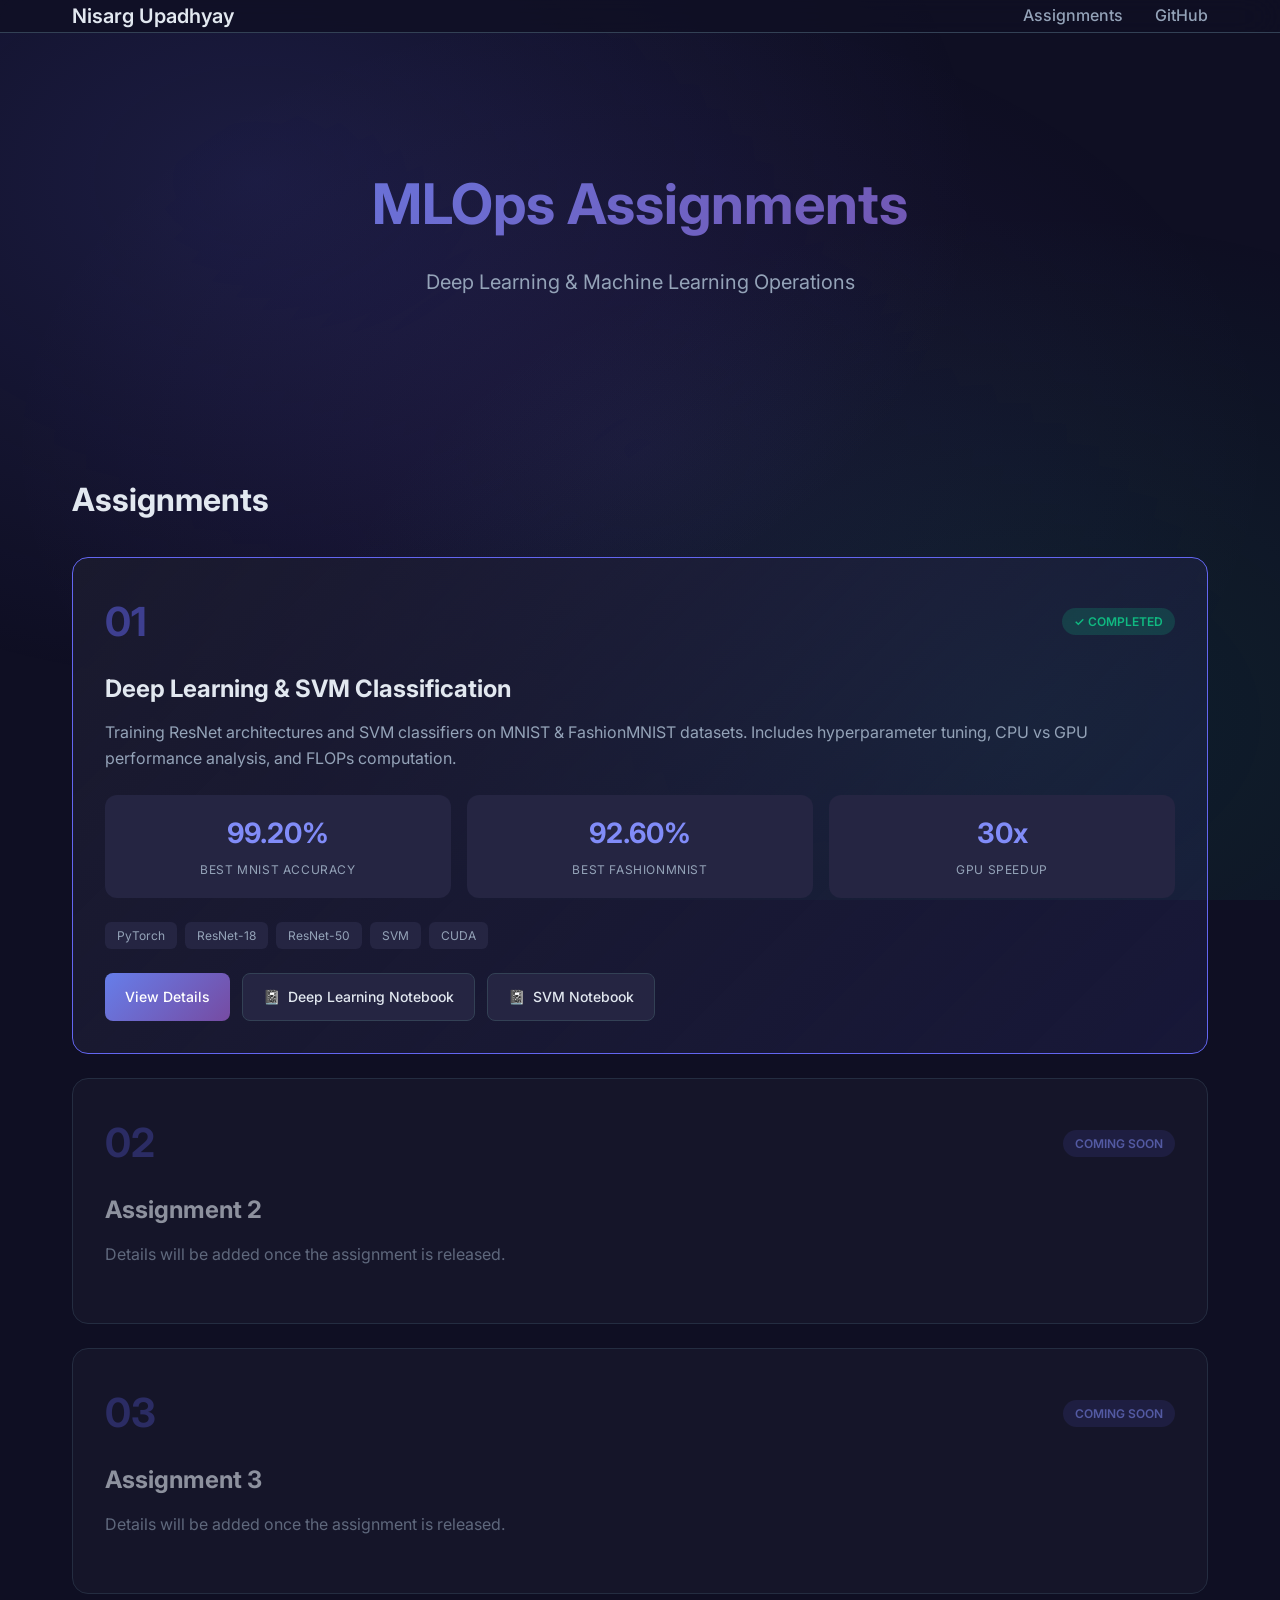
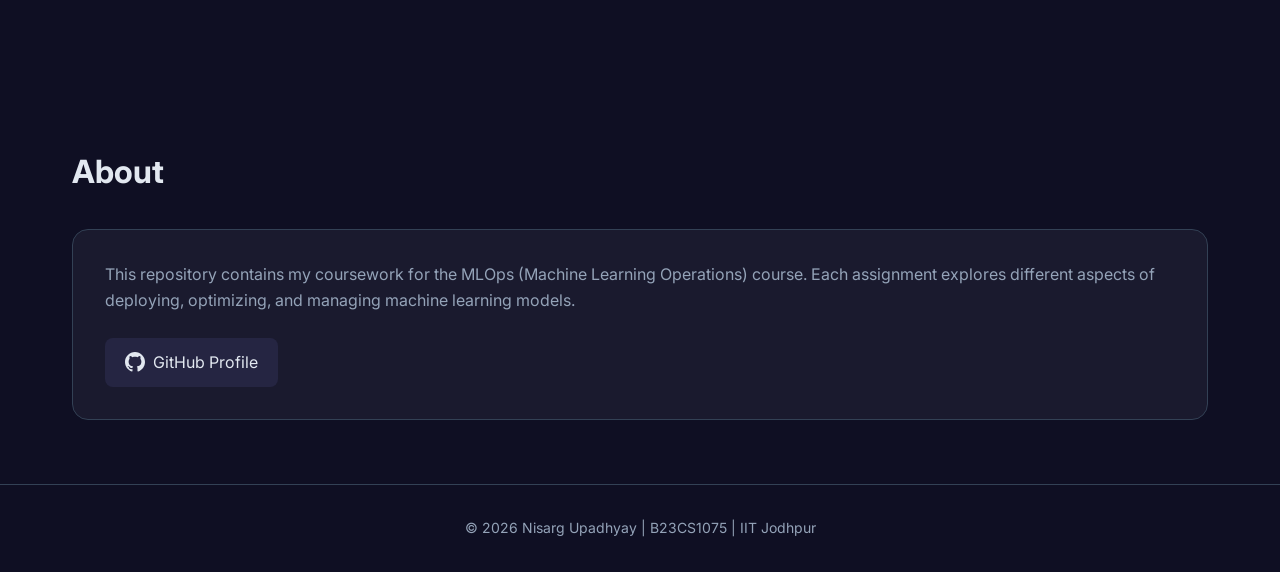
==== docs/index.html @ 4b2009a7 "Update: GitHub Pages site" ====
<!DOCTYPE html>
<html lang="en">
<head>
    <meta charset="UTF-8">
    <meta name="viewport" content="width=device-width, initial-scale=1.0">
    <title>MLOps Portfolio - Nisarg Upadhyay</title>
    <link rel="stylesheet" href="style.css">
    <link href="https://fonts.googleapis.com/css2?family=Inter:wght@300;400;500;600;700&display=swap" rel="stylesheet">
</head>
<body>
    <div class="gradient-bg"></div>
    
    <header>
        <nav class="container">
            <div class="logo">
                <span>Nisarg Upadhyay</span>
            </div>
            <div class="nav-links">
                <a href="#assignments">Assignments</a>
                <a href="https://github.com/NisargUpadhyayIITJ/MLOps-NisargUpadhyay-B23CS1075" target="_blank">GitHub</a>
            </div>
        </nav>
    </header>

    <main>
        <section class="hero">
            <div class="container">
                <h1>MLOps Assignments</h1>
                <p class="subtitle">Deep Learning & Machine Learning Operations</p>
            </div>
        </section>

        <section id="assignments" class="assignments">
            <div class="container">
                <h2>Assignments</h2>
                
                <!-- Assignment 1 Card -->
                <div class="assignment-card featured">
                    <div class="card-header">
                        <span class="assignment-number">01</span>
                        <span class="status completed">✓ Completed</span>
                    </div>
                    <h3>Deep Learning & SVM Classification</h3>
                    <p class="description">
                        Training ResNet architectures and SVM classifiers on MNIST & FashionMNIST datasets. 
                        Includes hyperparameter tuning, CPU vs GPU performance analysis, and FLOPs computation.
                    </p>
                    
                    <div class="highlights">
                        <div class="highlight-item">
                            <span class="highlight-value">99.20%</span>
                            <span class="highlight-label">Best MNIST Accuracy</span>
                        </div>
                        <div class="highlight-item">
                            <span class="highlight-value">92.60%</span>
                            <span class="highlight-label">Best FashionMNIST</span>
                        </div>
                        <div class="highlight-item">
                            <span class="highlight-value">30x</span>
                            <span class="highlight-label">GPU Speedup</span>
                        </div>
                    </div>

                    <div class="tech-stack">
                        <span class="tech">PyTorch</span>
                        <span class="tech">ResNet-18</span>
                        <span class="tech">ResNet-50</span>
                        <span class="tech">SVM</span>
                        <span class="tech">CUDA</span>
                    </div>

                    <div class="card-links">
                        <a href="assignment1.html" class="btn primary">View Details</a>
                        <a href="https://colab.research.google.com/drive/1-3agnpflxnU_hf_g7Wbe6ltnSeutNw2f?usp=sharing" target="_blank" class="btn secondary">
                            <span>📓</span> Deep Learning Notebook
                        </a>
                        <a href="https://colab.research.google.com/drive/14oD_n-gdJ2UhbP2VbSXAfVhBiyGsc8Dh?usp=sharing" target="_blank" class="btn secondary">
                            <span>📓</span> SVM Notebook
                        </a>
                    </div>
                </div>

                <!-- Placeholder for Future Assignments -->
                <div class="assignment-card upcoming">
                    <div class="card-header">
                        <span class="assignment-number">02</span>
                        <span class="status upcoming-badge">Coming Soon</span>
                    </div>
                    <h3>Assignment 2</h3>
                    <p class="description">
                        Details will be added once the assignment is released.
                    </p>
                </div>

                <div class="assignment-card upcoming">
                    <div class="card-header">
                        <span class="assignment-number">03</span>
                        <span class="status upcoming-badge">Coming Soon</span>
                    </div>
                    <h3>Assignment 3</h3>
                    <p class="description">
                        Details will be added once the assignment is released.
                    </p>
                </div>
            </div>
        </section>

        <section id="about" class="about">
            <div class="container">
                <h2>About</h2>
                <div class="about-content">
                    <div class="about-text">
                        <p>
                            This repository contains my coursework for the MLOps (Machine Learning Operations) course.
                            Each assignment explores different aspects of deploying, optimizing, and managing machine learning models.
                        </p>
                        <div class="contact-links">
                            <a href="https://github.com/NisargUpadhyayIITJ" target="_blank" class="contact-btn">
                                <svg viewBox="0 0 24 24" width="20" height="20" fill="currentColor">
                                    <path d="M12 0c-6.626 0-12 5.373-12 12 0 5.302 3.438 9.8 8.207 11.387.599.111.793-.261.793-.577v-2.234c-3.338.726-4.033-1.416-4.033-1.416-.546-1.387-1.333-1.756-1.333-1.756-1.089-.745.083-.729.083-.729 1.205.084 1.839 1.237 1.839 1.237 1.07 1.834 2.807 1.304 3.492.997.107-.775.418-1.305.762-1.604-2.665-.305-5.467-1.334-5.467-5.931 0-1.311.469-2.381 1.236-3.221-.124-.303-.535-1.524.117-3.176 0 0 1.008-.322 3.301 1.23.957-.266 1.983-.399 3.003-.404 1.02.005 2.047.138 3.006.404 2.291-1.552 3.297-1.23 3.297-1.23.653 1.653.242 2.874.118 3.176.77.84 1.235 1.911 1.235 3.221 0 4.609-2.807 5.624-5.479 5.921.43.372.823 1.102.823 2.222v3.293c0 .319.192.694.801.576 4.765-1.589 8.199-6.086 8.199-11.386 0-6.627-5.373-12-12-12z"/>
                                </svg>
                                GitHub Profile
                            </a>
                        </div>
                    </div>
                </div>
            </div>
        </section>
    </main>

    <footer>
        <div class="container">
            <p>© 2026 Nisarg Upadhyay | B23CS1075 | IIT Jodhpur</p>
        </div>
    </footer>
</body>
</html>
---- docs/style.css ----
/* CSS Variables */
:root {
    --primary: #6366f1;
    --primary-dark: #4f46e5;
    --primary-light: #818cf8;
    --secondary: #10b981;
    --background: #0f0f23;
    --surface: #1a1a2e;
    --surface-light: #252542;
    --text: #e2e8f0;
    --text-muted: #94a3b8;
    --border: #334155;
    --gradient-1: linear-gradient(135deg, #667eea 0%, #764ba2 100%);
    --gradient-2: linear-gradient(135deg, #f093fb 0%, #f5576c 100%);
    --gradient-3: linear-gradient(135deg, #4facfe 0%, #00f2fe 100%);
}

/* Reset & Base */
* {
    margin: 0;
    padding: 0;
    box-sizing: border-box;
}

html {
    scroll-behavior: smooth;
}

body {
    font-family: 'Inter', -apple-system, BlinkMacSystemFont, sans-serif;
    background: var(--background);
    color: var(--text);
    line-height: 1.6;
    min-height: 100vh;
}

.container {
    max-width: 1200px;
    margin: 0 auto;
    padding: 0 2rem;
}

/* Animated Background */
.gradient-bg {
    position: fixed;
    top: 0;
    left: 0;
    right: 0;
    height: 100vh;
    background: 
        radial-gradient(ellipse at 20% 20%, rgba(99, 102, 241, 0.15) 0%, transparent 50%),
        radial-gradient(ellipse at 80% 80%, rgba(16, 185, 129, 0.1) 0%, transparent 50%),
        radial-gradient(ellipse at 50% 50%, rgba(139, 92, 246, 0.08) 0%, transparent 70%);
    z-index: -1;
    pointer-events: none;
}

/* Header & Navigation */
header {
    position: fixed;
    top: 0;
    left: 0;
    right: 0;
    z-index: 100;
    background: rgba(15, 15, 35, 0.8);
    backdrop-filter: blur(20px);
    border-bottom: 1px solid var(--border);
}

header nav {
    display: flex;
    justify-content: space-between;
    align-items: center;
    padding: 1rem 2rem;
}

.logo {
    display: flex;
    align-items: center;
    gap: 0.5rem;
    font-weight: 600;
    font-size: 1.25rem;
}

.logo-icon {
    font-size: 1.5rem;
}

.nav-links {
    display: flex;
    gap: 2rem;
}

.nav-links a {
    color: var(--text-muted);
    text-decoration: none;
    font-weight: 500;
    transition: color 0.3s ease;
}

.nav-links a:hover {
    color: var(--primary-light);
}

/* Hero Section */
.hero {
    padding: 10rem 0 5rem;
    text-align: center;
}

.hero h1 {
    font-size: 3.5rem;
    font-weight: 700;
    background: var(--gradient-1);
    -webkit-background-clip: text;
    -webkit-text-fill-color: transparent;
    background-clip: text;
    margin-bottom: 1rem;
}

.hero .subtitle {
    font-size: 1.25rem;
    color: var(--text-muted);
    margin-bottom: 2rem;
}

.student-info {
    display: flex;
    justify-content: center;
    gap: 1rem;
    flex-wrap: wrap;
}

.badge {
    background: var(--surface);
    padding: 0.5rem 1rem;
    border-radius: 50px;
    font-size: 0.875rem;
    border: 1px solid var(--border);
}

/* Assignments Section */
.assignments {
    padding: 4rem 0;
}

.assignments h2 {
    font-size: 2rem;
    margin-bottom: 2rem;
}

.assignment-card {
    background: var(--surface);
    border-radius: 16px;
    padding: 2rem;
    margin-bottom: 1.5rem;
    border: 1px solid var(--border);
    transition: transform 0.3s ease, box-shadow 0.3s ease;
}

.assignment-card:hover {
    transform: translateY(-4px);
    box-shadow: 0 20px 40px rgba(0, 0, 0, 0.3);
}

.assignment-card.featured {
    border-color: var(--primary);
    background: linear-gradient(135deg, var(--surface) 0%, rgba(99, 102, 241, 0.1) 100%);
}

.assignment-card.upcoming {
    opacity: 0.6;
}

.card-header {
    display: flex;
    justify-content: space-between;
    align-items: center;
    margin-bottom: 1rem;
}

.assignment-number {
    font-size: 2.5rem;
    font-weight: 700;
    color: var(--primary);
    opacity: 0.5;
}

.status {
    padding: 0.25rem 0.75rem;
    border-radius: 50px;
    font-size: 0.75rem;
    font-weight: 600;
    text-transform: uppercase;
}

.status.completed {
    background: rgba(16, 185, 129, 0.2);
    color: var(--secondary);
}

.status.upcoming-badge {
    background: rgba(99, 102, 241, 0.2);
    color: var(--primary-light);
}

.assignment-card h3 {
    font-size: 1.5rem;
    margin-bottom: 0.75rem;
}

.assignment-card .description {
    color: var(--text-muted);
    margin-bottom: 1.5rem;
}

/* Highlights Grid */
.highlights {
    display: grid;
    grid-template-columns: repeat(auto-fit, minmax(150px, 1fr));
    gap: 1rem;
    margin-bottom: 1.5rem;
}

.highlight-item {
    background: var(--surface-light);
    padding: 1rem;
    border-radius: 12px;
    text-align: center;
}

.highlight-value {
    display: block;
    font-size: 1.75rem;
    font-weight: 700;
    color: var(--primary-light);
}

.highlight-label {
    font-size: 0.75rem;
    color: var(--text-muted);
    text-transform: uppercase;
    letter-spacing: 0.05em;
}

/* Tech Stack */
.tech-stack {
    display: flex;
    flex-wrap: wrap;
    gap: 0.5rem;
    margin-bottom: 1.5rem;
}

.tech {
    background: var(--surface-light);
    padding: 0.25rem 0.75rem;
    border-radius: 6px;
    font-size: 0.75rem;
    color: var(--text-muted);
}

/* Card Links */
.card-links {
    display: flex;
    flex-wrap: wrap;
    gap: 0.75rem;
}

.btn {
    display: inline-flex;
    align-items: center;
    gap: 0.5rem;
    padding: 0.75rem 1.25rem;
    border-radius: 8px;
    text-decoration: none;
    font-weight: 500;
    font-size: 0.875rem;
    transition: all 0.3s ease;
}

.btn.primary {
    background: var(--gradient-1);
    color: white;
}

.btn.primary:hover {
    transform: translateY(-2px);
    box-shadow: 0 10px 20px rgba(99, 102, 241, 0.3);
}

.btn.secondary {
    background: var(--surface-light);
    color: var(--text);
    border: 1px solid var(--border);
}

.btn.secondary:hover {
    background: var(--border);
}

/* About Section */
.about {
    padding: 4rem 0;
}

.about h2 {
    font-size: 2rem;
    margin-bottom: 2rem;
}

.about-content {
    background: var(--surface);
    border-radius: 16px;
    padding: 2rem;
    border: 1px solid var(--border);
}

.about-text p {
    color: var(--text-muted);
    margin-bottom: 1.5rem;
}

.contact-links {
    display: flex;
    gap: 1rem;
}

.contact-btn {
    display: inline-flex;
    align-items: center;
    gap: 0.5rem;
    padding: 0.75rem 1.25rem;
    background: var(--surface-light);
    border-radius: 8px;
    color: var(--text);
    text-decoration: none;
    transition: background 0.3s ease;
}

.contact-btn:hover {
    background: var(--border);
}

/* Footer */
footer {
    padding: 2rem 0;
    text-align: center;
    border-top: 1px solid var(--border);
    color: var(--text-muted);
    font-size: 0.875rem;
}

/* Responsive */
@media (max-width: 768px) {
    .hero h1 {
        font-size: 2.5rem;
    }
    
    .nav-links {
        display: none;
    }
    
    .highlights {
        grid-template-columns: 1fr;
    }
    
    .card-links {
        flex-direction: column;
    }
    
    .btn {
        width: 100%;
        justify-content: center;
    }
}
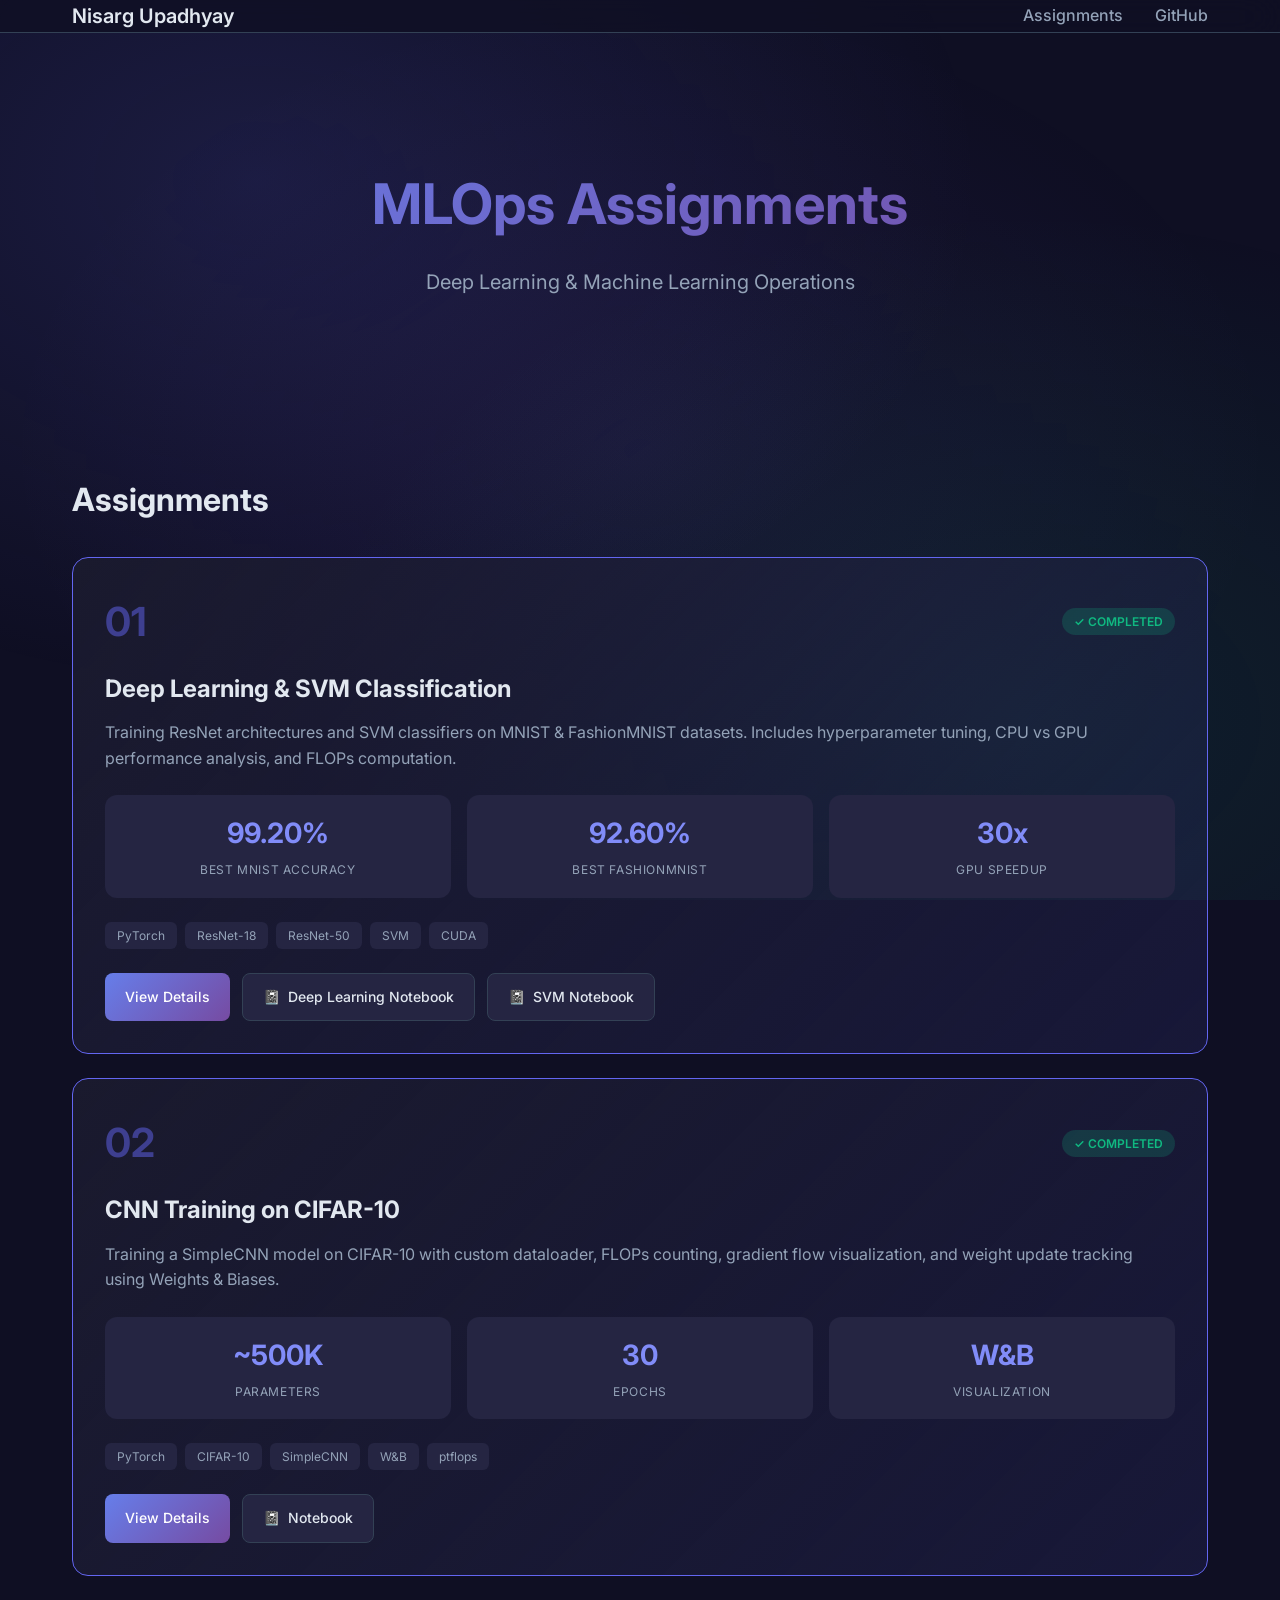
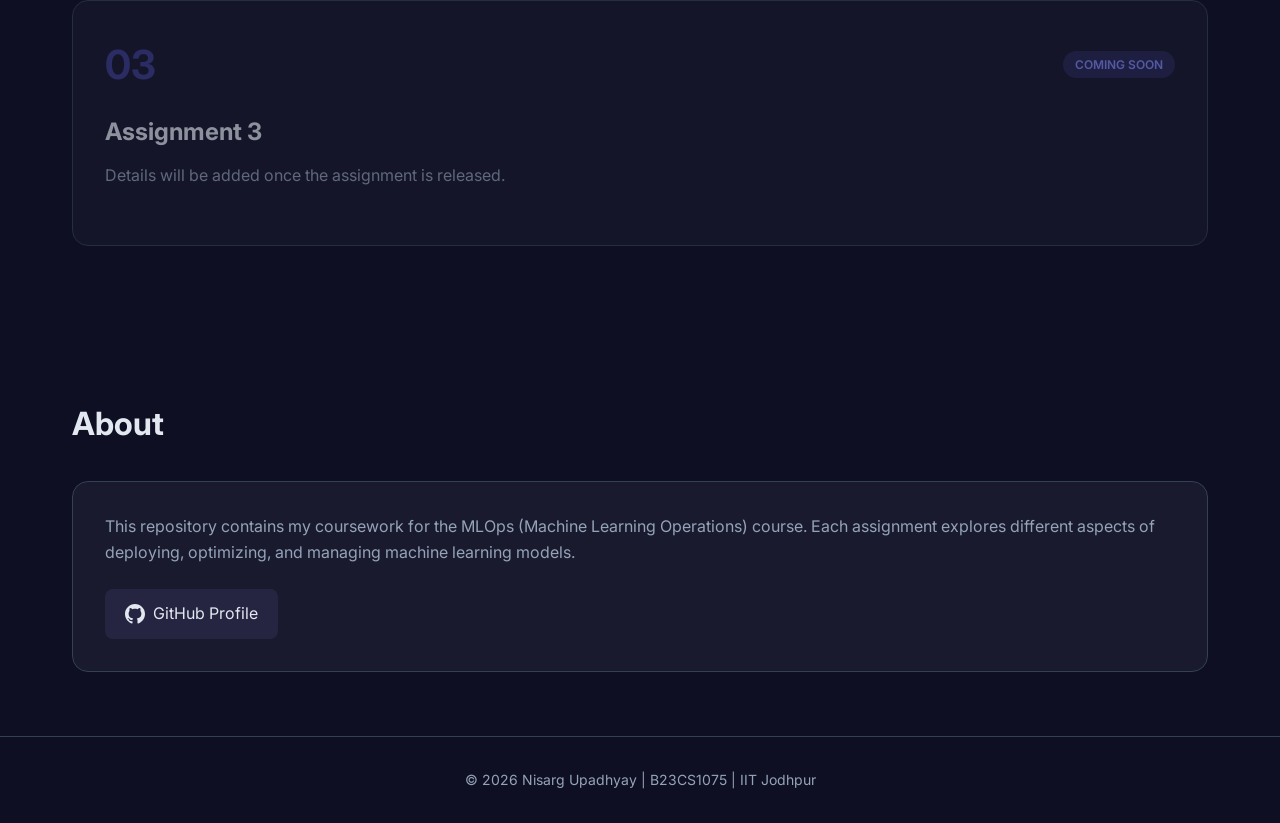
==== commit f306377f: "Add Assignment 2: CNN CIFAR-10" ====
--- a/docs/index.html
+++ b/docs/index.html
@@ -1,5 +1,6 @@
 <!DOCTYPE html>
 <html lang="en">
+
 <head>
     <meta charset="UTF-8">
     <meta name="viewport" content="width=device-width, initial-scale=1.0">
@@ -7,9 +8,10 @@
     <link rel="stylesheet" href="style.css">
     <link href="https://fonts.googleapis.com/css2?family=Inter:wght@300;400;500;600;700&display=swap" rel="stylesheet">
 </head>
+
 <body>
     <div class="gradient-bg"></div>
-    
+
     <header>
         <nav class="container">
             <div class="logo">
@@ -17,7 +19,8 @@
             </div>
             <div class="nav-links">
                 <a href="#assignments">Assignments</a>
-                <a href="https://github.com/NisargUpadhyayIITJ/MLOps-NisargUpadhyay-B23CS1075" target="_blank">GitHub</a>
+                <a href="https://github.com/NisargUpadhyayIITJ/MLOps-NisargUpadhyay-B23CS1075"
+                    target="_blank">GitHub</a>
             </div>
         </nav>
     </header>
@@ -33,7 +36,7 @@
         <section id="assignments" class="assignments">
             <div class="container">
                 <h2>Assignments</h2>
-                
+
                 <!-- Assignment 1 Card -->
                 <div class="assignment-card featured">
                     <div class="card-header">
@@ -42,10 +45,10 @@
                     </div>
                     <h3>Deep Learning & SVM Classification</h3>
                     <p class="description">
-                        Training ResNet architectures and SVM classifiers on MNIST & FashionMNIST datasets. 
+                        Training ResNet architectures and SVM classifiers on MNIST & FashionMNIST datasets.
                         Includes hyperparameter tuning, CPU vs GPU performance analysis, and FLOPs computation.
                     </p>
-                    
+
                     <div class="highlights">
                         <div class="highlight-item">
                             <span class="highlight-value">99.20%</span>
@@ -71,25 +74,59 @@
 
                     <div class="card-links">
                         <a href="assignment1.html" class="btn primary">View Details</a>
-                        <a href="https://colab.research.google.com/drive/1-3agnpflxnU_hf_g7Wbe6ltnSeutNw2f?usp=sharing" target="_blank" class="btn secondary">
+                        <a href="https://colab.research.google.com/drive/1-3agnpflxnU_hf_g7Wbe6ltnSeutNw2f?usp=sharing"
+                            target="_blank" class="btn secondary">
                             <span>📓</span> Deep Learning Notebook
                         </a>
-                        <a href="https://colab.research.google.com/drive/14oD_n-gdJ2UhbP2VbSXAfVhBiyGsc8Dh?usp=sharing" target="_blank" class="btn secondary">
+                        <a href="https://colab.research.google.com/drive/14oD_n-gdJ2UhbP2VbSXAfVhBiyGsc8Dh?usp=sharing"
+                            target="_blank" class="btn secondary">
                             <span>📓</span> SVM Notebook
                         </a>
                     </div>
                 </div>
 
-                <!-- Placeholder for Future Assignments -->
-                <div class="assignment-card upcoming">
+                <!-- Assignment 2 Card -->
+                <div class="assignment-card featured">
                     <div class="card-header">
                         <span class="assignment-number">02</span>
-                        <span class="status upcoming-badge">Coming Soon</span>
+                        <span class="status completed">✓ Completed</span>
                     </div>
-                    <h3>Assignment 2</h3>
+                    <h3>CNN Training on CIFAR-10</h3>
                     <p class="description">
-                        Details will be added once the assignment is released.
+                        Training a SimpleCNN model on CIFAR-10 with custom dataloader, FLOPs counting,
+                        gradient flow visualization, and weight update tracking using Weights & Biases.
                     </p>
+
+                    <div class="highlights">
+                        <div class="highlight-item">
+                            <span class="highlight-value">~500K</span>
+                            <span class="highlight-label">Parameters</span>
+                        </div>
+                        <div class="highlight-item">
+                            <span class="highlight-value">30</span>
+                            <span class="highlight-label">Epochs</span>
+                        </div>
+                        <div class="highlight-item">
+                            <span class="highlight-value">W&B</span>
+                            <span class="highlight-label">Visualization</span>
+                        </div>
+                    </div>
+
+                    <div class="tech-stack">
+                        <span class="tech">PyTorch</span>
+                        <span class="tech">CIFAR-10</span>
+                        <span class="tech">SimpleCNN</span>
+                        <span class="tech">W&B</span>
+                        <span class="tech">ptflops</span>
+                    </div>
+
+                    <div class="card-links">
+                        <a href="assignment2.html" class="btn primary">View Details</a>
+                        <a href="https://github.com/NisargUpadhyayIITJ/MLOps-NisargUpadhyay-B23CS1075/tree/Assignment_2/Nisarg_B23CS1075_lab2_worksheet"
+                            target="_blank" class="btn secondary">
+                            <span>📓</span> Notebook
+                        </a>
+                    </div>
                 </div>
 
                 <div class="assignment-card upcoming">
@@ -112,12 +149,14 @@
                     <div class="about-text">
                         <p>
                             This repository contains my coursework for the MLOps (Machine Learning Operations) course.
-                            Each assignment explores different aspects of deploying, optimizing, and managing machine learning models.
+                            Each assignment explores different aspects of deploying, optimizing, and managing machine
+                            learning models.
                         </p>
                         <div class="contact-links">
                             <a href="https://github.com/NisargUpadhyayIITJ" target="_blank" class="contact-btn">
                                 <svg viewBox="0 0 24 24" width="20" height="20" fill="currentColor">
-                                    <path d="M12 0c-6.626 0-12 5.373-12 12 0 5.302 3.438 9.8 8.207 11.387.599.111.793-.261.793-.577v-2.234c-3.338.726-4.033-1.416-4.033-1.416-.546-1.387-1.333-1.756-1.333-1.756-1.089-.745.083-.729.083-.729 1.205.084 1.839 1.237 1.839 1.237 1.07 1.834 2.807 1.304 3.492.997.107-.775.418-1.305.762-1.604-2.665-.305-5.467-1.334-5.467-5.931 0-1.311.469-2.381 1.236-3.221-.124-.303-.535-1.524.117-3.176 0 0 1.008-.322 3.301 1.23.957-.266 1.983-.399 3.003-.404 1.02.005 2.047.138 3.006.404 2.291-1.552 3.297-1.23 3.297-1.23.653 1.653.242 2.874.118 3.176.77.84 1.235 1.911 1.235 3.221 0 4.609-2.807 5.624-5.479 5.921.43.372.823 1.102.823 2.222v3.293c0 .319.192.694.801.576 4.765-1.589 8.199-6.086 8.199-11.386 0-6.627-5.373-12-12-12z"/>
+                                    <path
+                                        d="M12 0c-6.626 0-12 5.373-12 12 0 5.302 3.438 9.8 8.207 11.387.599.111.793-.261.793-.577v-2.234c-3.338.726-4.033-1.416-4.033-1.416-.546-1.387-1.333-1.756-1.333-1.756-1.089-.745.083-.729.083-.729 1.205.084 1.839 1.237 1.839 1.237 1.07 1.834 2.807 1.304 3.492.997.107-.775.418-1.305.762-1.604-2.665-.305-5.467-1.334-5.467-5.931 0-1.311.469-2.381 1.236-3.221-.124-.303-.535-1.524.117-3.176 0 0 1.008-.322 3.301 1.23.957-.266 1.983-.399 3.003-.404 1.02.005 2.047.138 3.006.404 2.291-1.552 3.297-1.23 3.297-1.23.653 1.653.242 2.874.118 3.176.77.84 1.235 1.911 1.235 3.221 0 4.609-2.807 5.624-5.479 5.921.43.372.823 1.102.823 2.222v3.293c0 .319.192.694.801.576 4.765-1.589 8.199-6.086 8.199-11.386 0-6.627-5.373-12-12-12z" />
                                 </svg>
                                 GitHub Profile
                             </a>
@@ -134,4 +173,5 @@
         </div>
     </footer>
 </body>
-</html>
+
+</html>
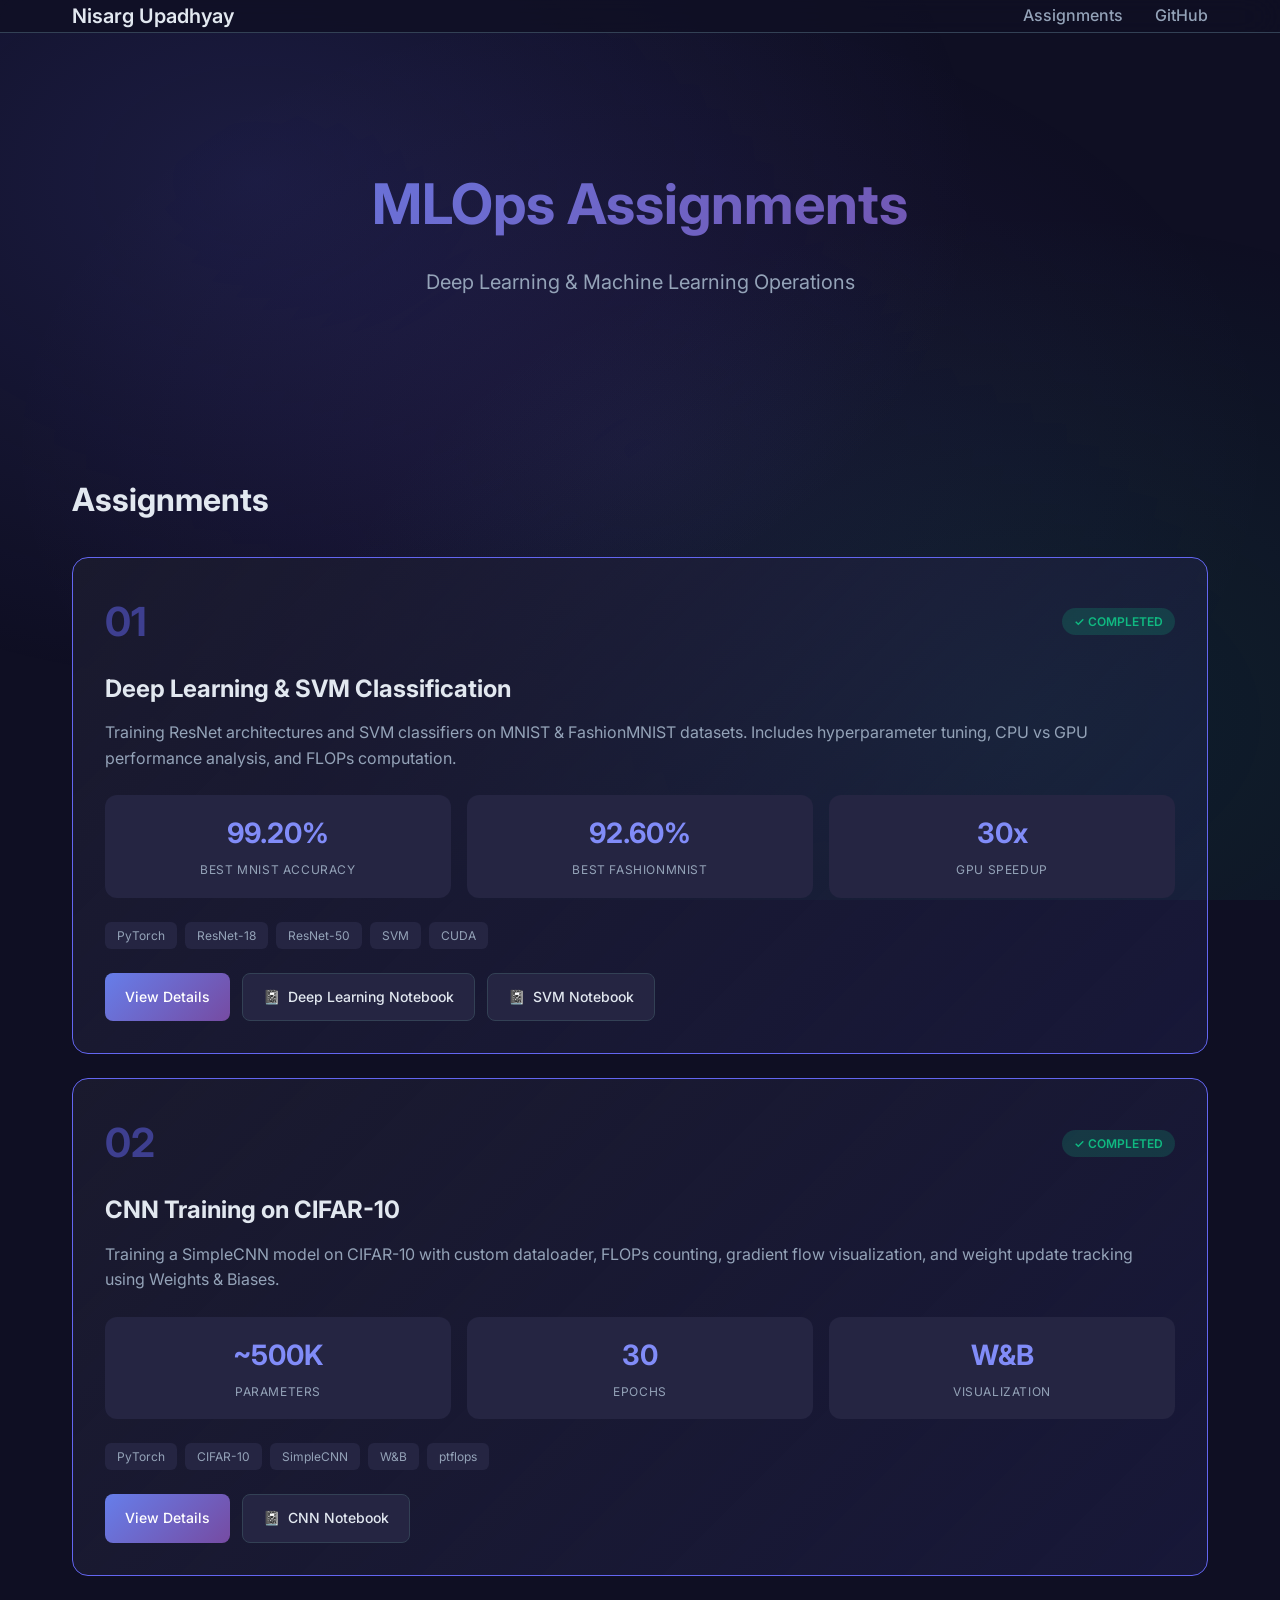
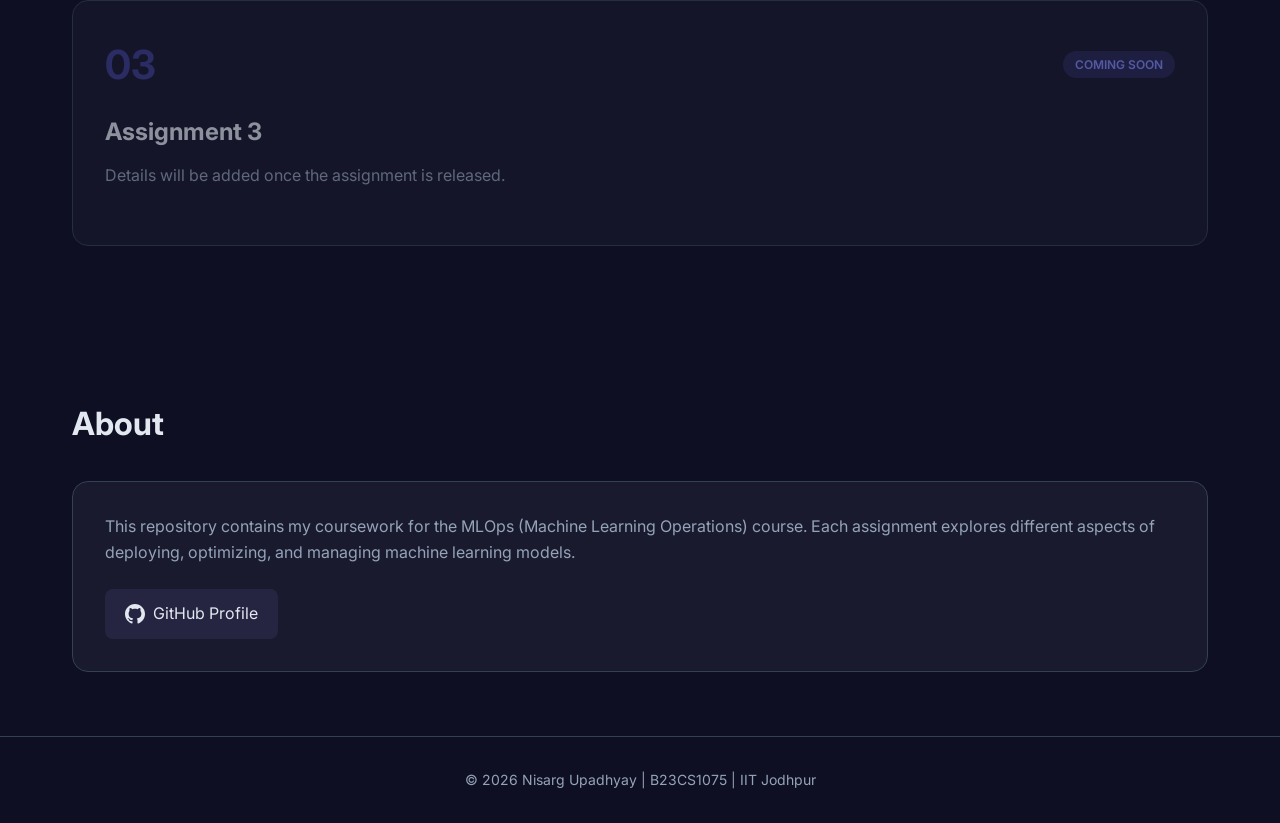
==== commit 8a554374: "Update: Github pages" ====
--- a/docs/index.html
+++ b/docs/index.html
@@ -122,9 +122,9 @@
 
                     <div class="card-links">
                         <a href="assignment2.html" class="btn primary">View Details</a>
-                        <a href="https://github.com/NisargUpadhyayIITJ/MLOps-NisargUpadhyay-B23CS1075/tree/Assignment_2/Nisarg_B23CS1075_lab2_worksheet"
+                        <a href="https://colab.research.google.com/drive/1ctEjgG8BoI21D-kZUOJURqR069ptK0zy?usp=sharing"
                             target="_blank" class="btn secondary">
-                            <span>📓</span> Notebook
+                            <span>📓</span> CNN Notebook
                         </a>
                     </div>
                 </div>
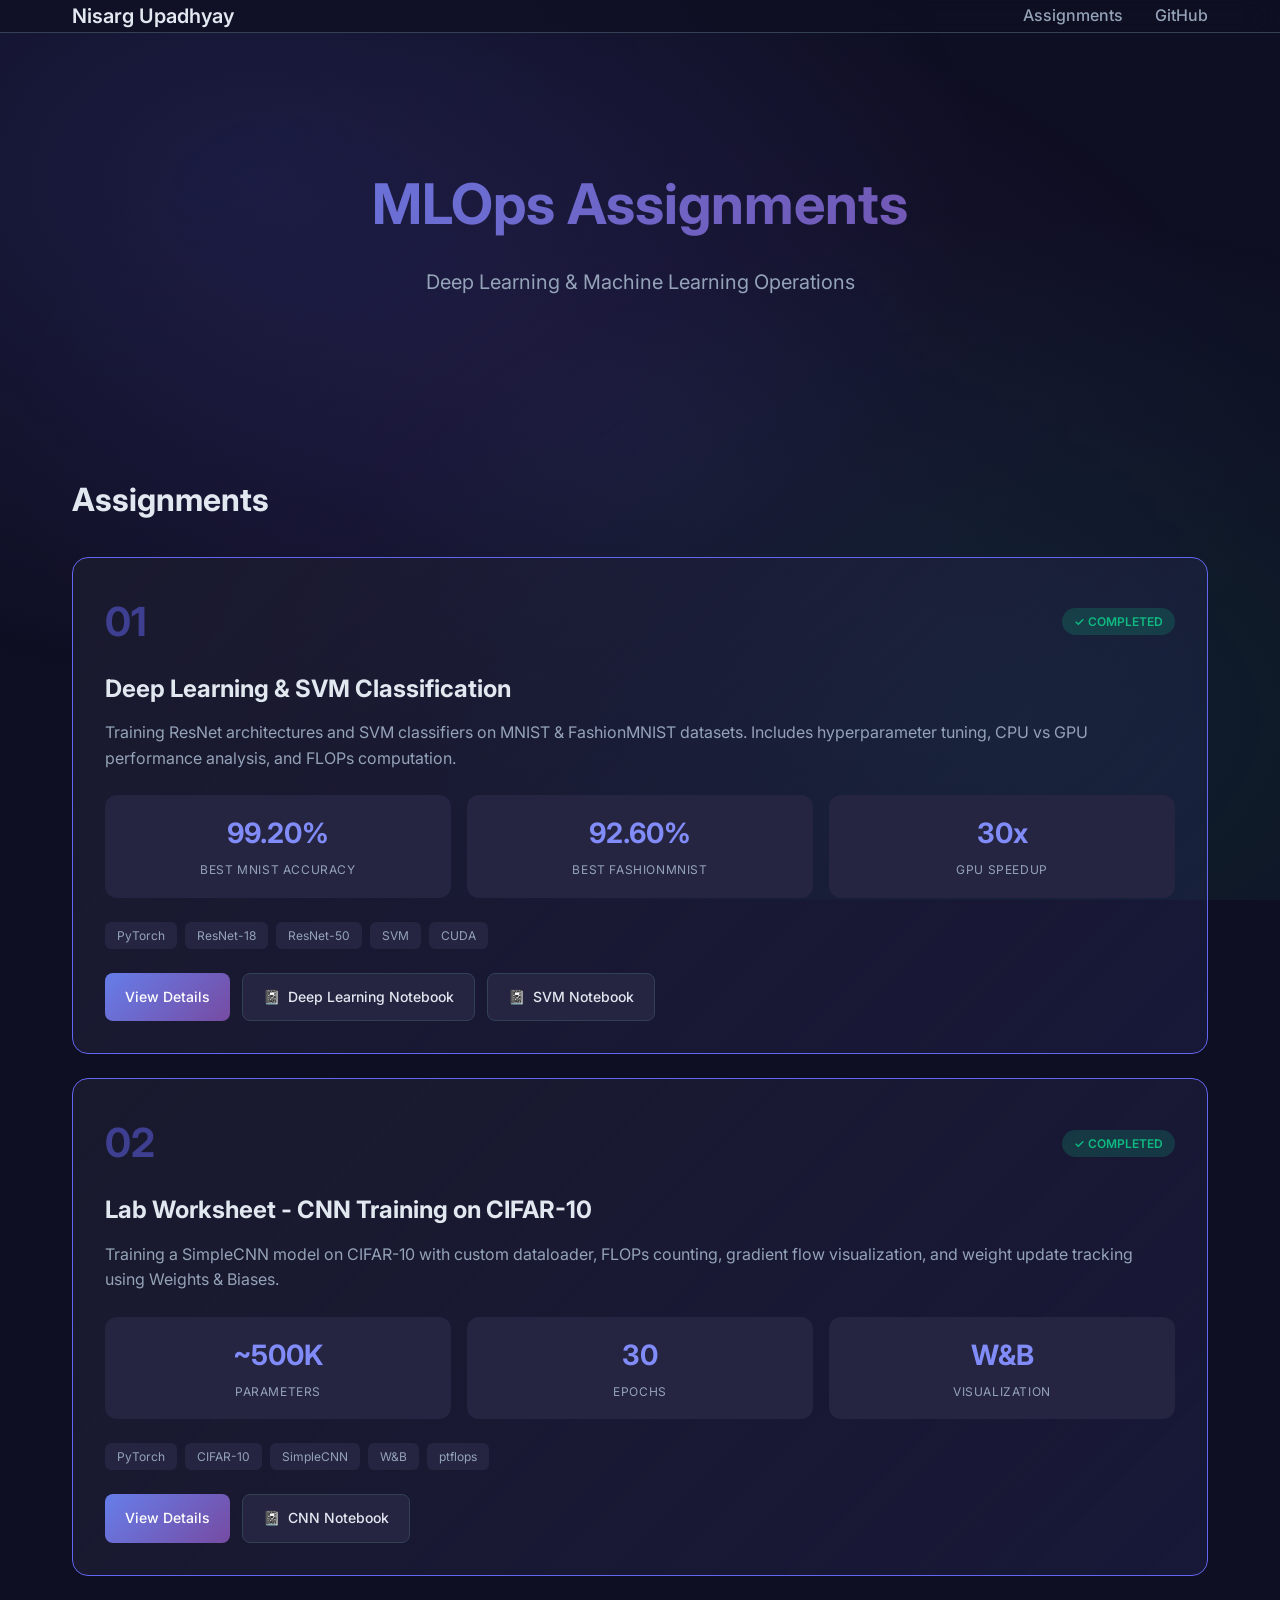
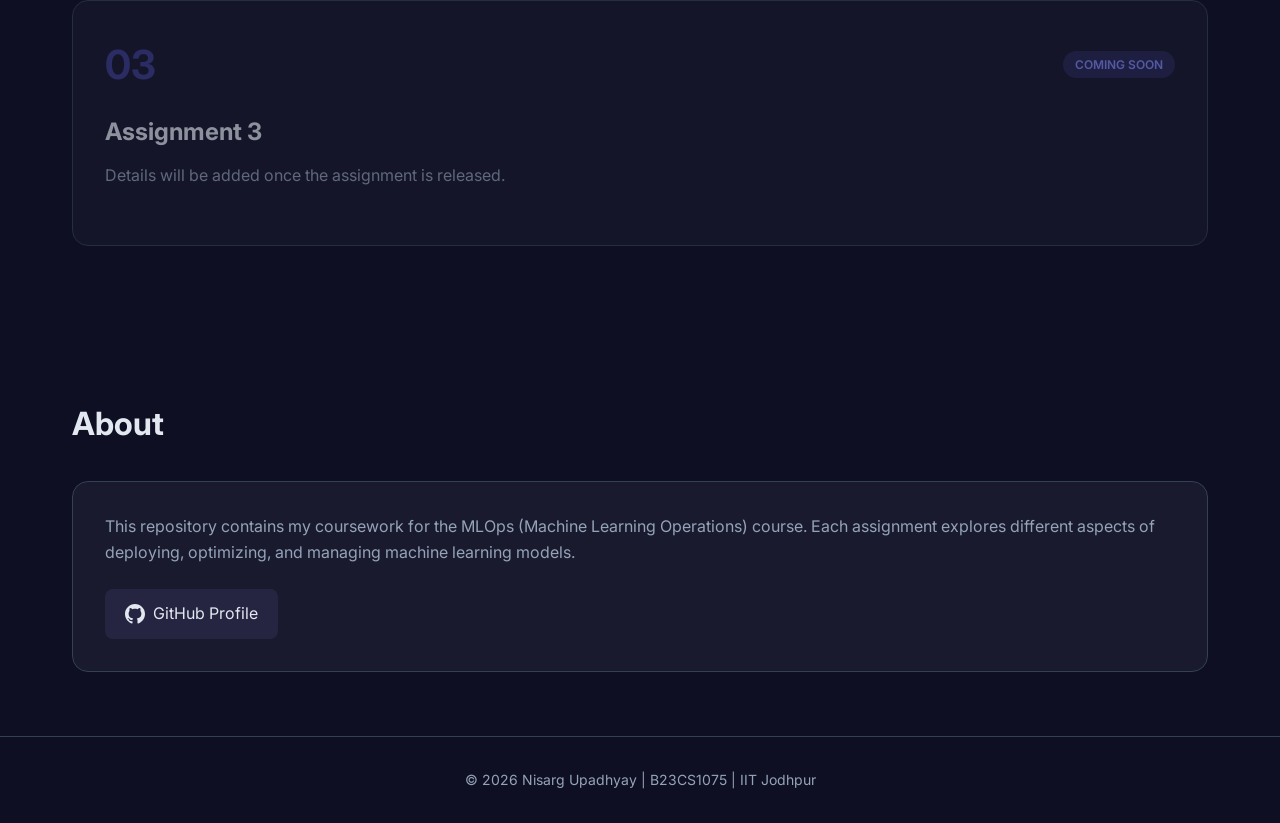
==== commit bb030a02: "Update: Github pages" ====
--- a/docs/index.html
+++ b/docs/index.html
@@ -91,7 +91,7 @@
                         <span class="assignment-number">02</span>
                         <span class="status completed">✓ Completed</span>
                     </div>
-                    <h3>CNN Training on CIFAR-10</h3>
+                    <h3>Lab Worksheet - CNN Training on CIFAR-10</h3>
                     <p class="description">
                         Training a SimpleCNN model on CIFAR-10 with custom dataloader, FLOPs counting,
                         gradient flow visualization, and weight update tracking using Weights & Biases.
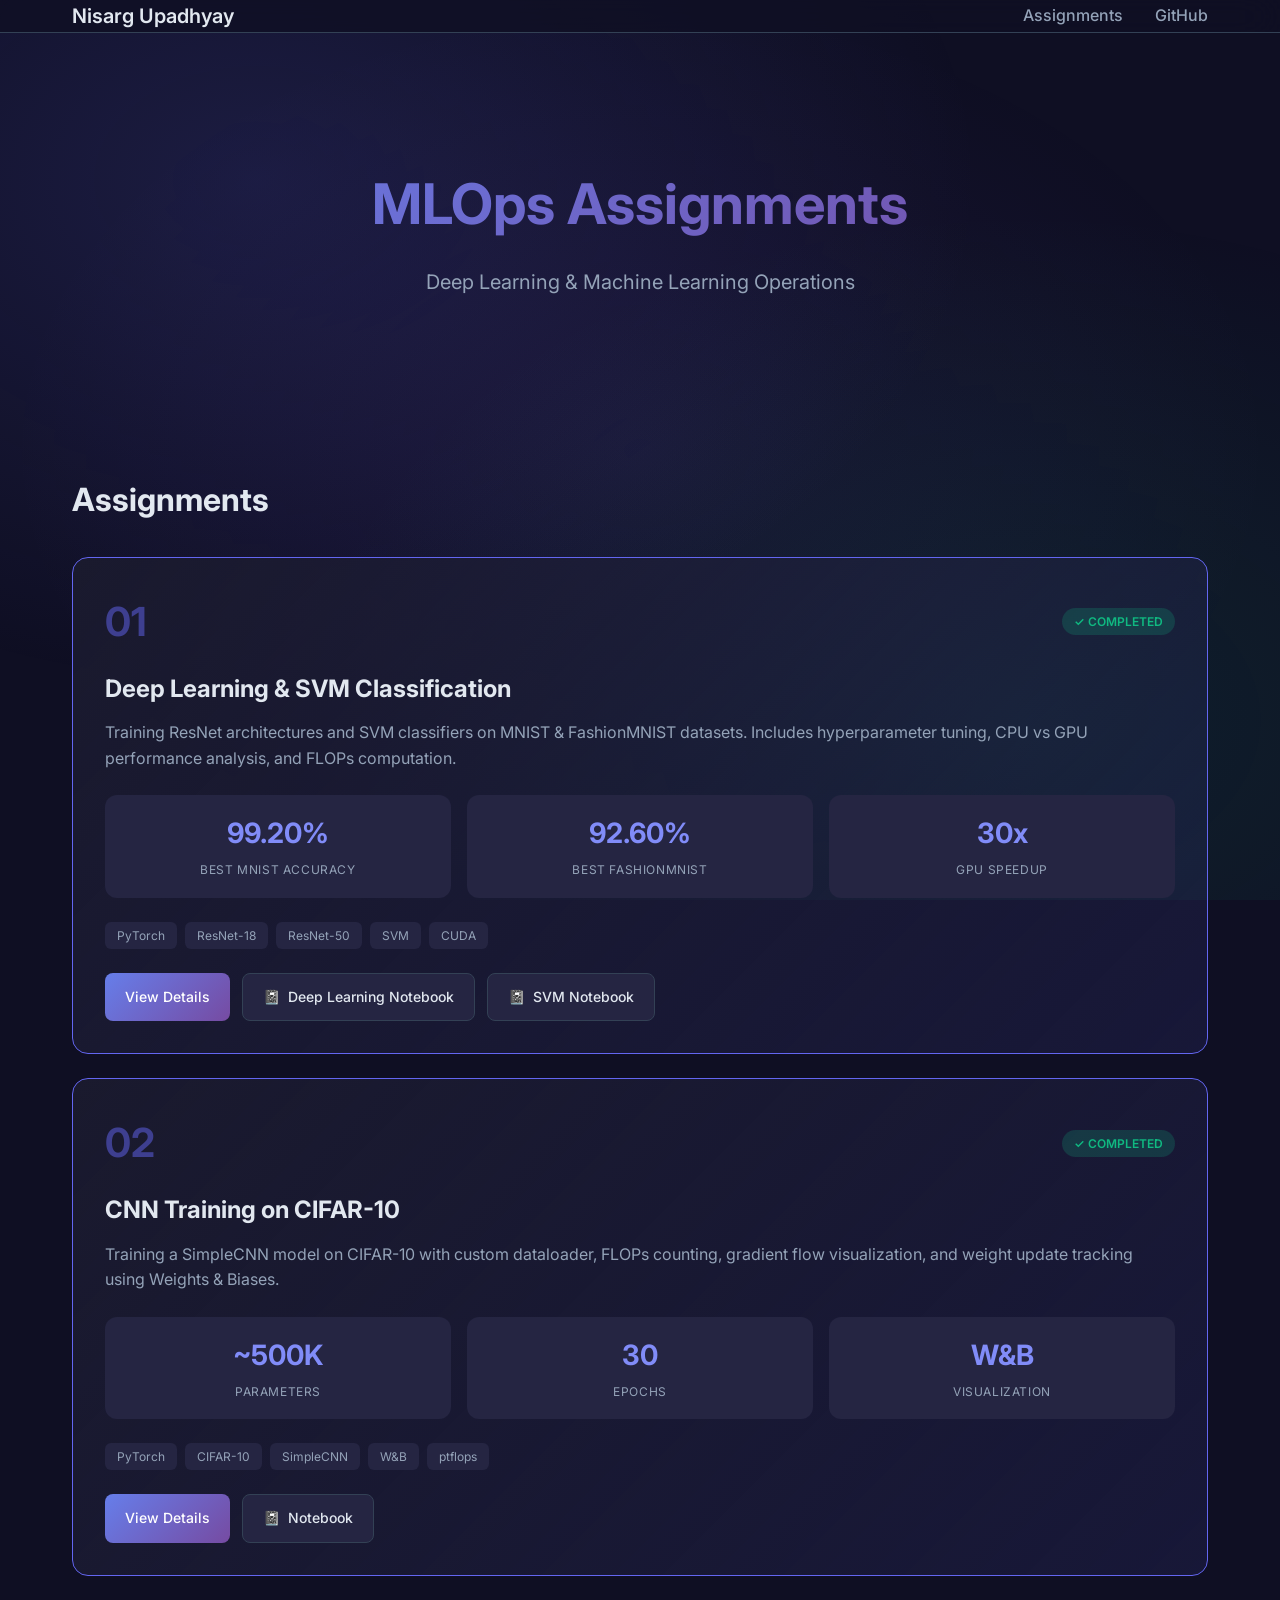
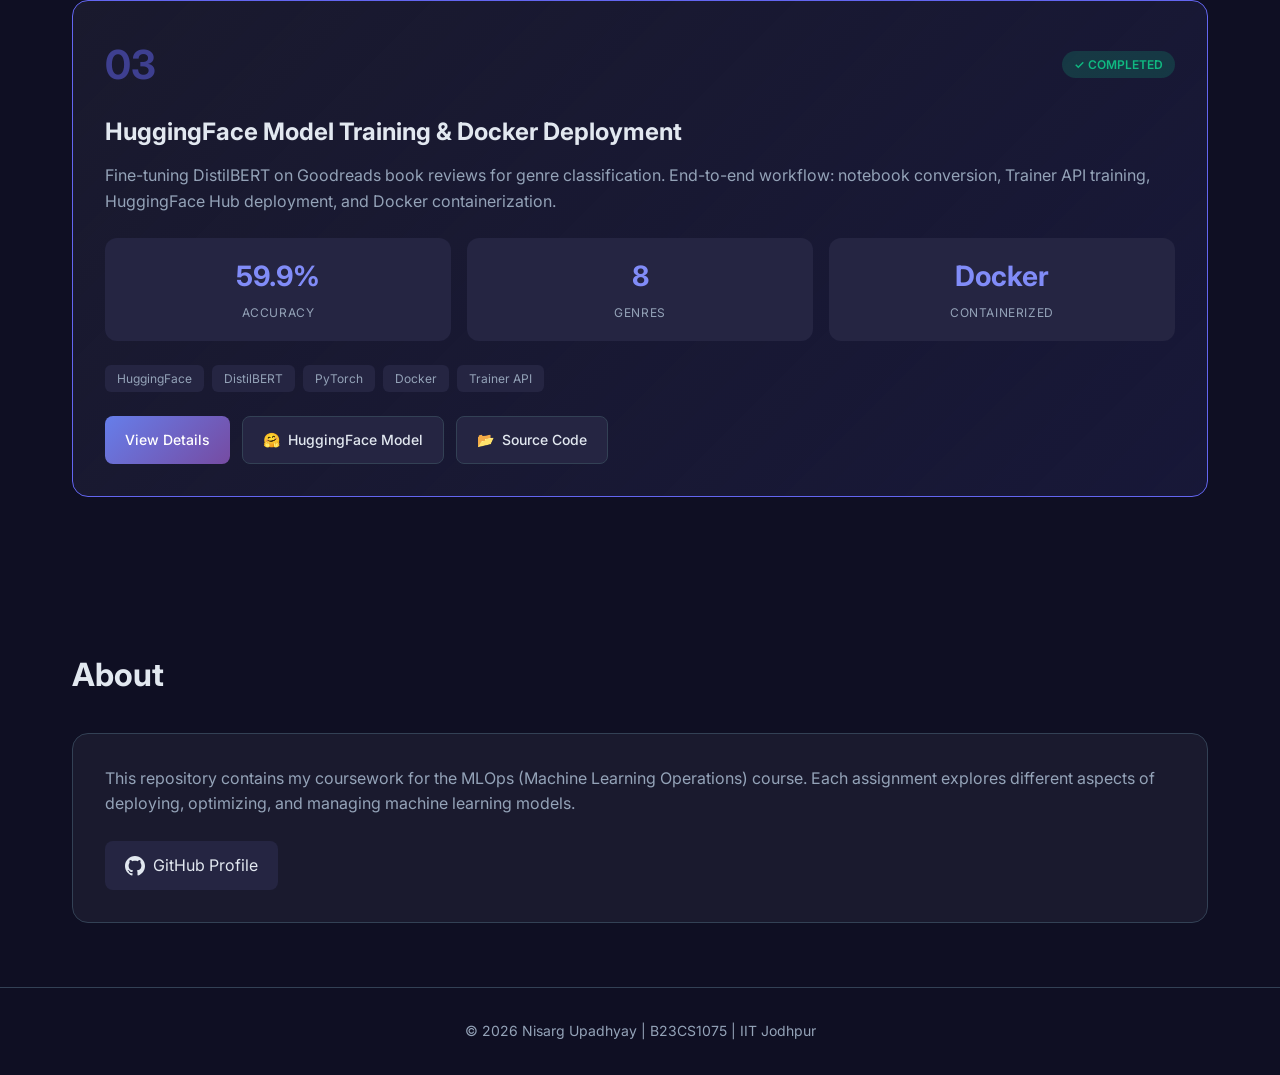
==== commit a731e986: "Add report, evaluation results, GitHub Pages, and docs - REPORT: model selection, training summary, " ====
--- a/docs/index.html
+++ b/docs/index.html
@@ -91,7 +91,7 @@
                         <span class="assignment-number">02</span>
                         <span class="status completed">✓ Completed</span>
                     </div>
-                    <h3>Lab Worksheet - CNN Training on CIFAR-10</h3>
+                    <h3>CNN Training on CIFAR-10</h3>
                     <p class="description">
                         Training a SimpleCNN model on CIFAR-10 with custom dataloader, FLOPs counting,
                         gradient flow visualization, and weight update tracking using Weights & Biases.
@@ -122,22 +122,58 @@
 
                     <div class="card-links">
                         <a href="assignment2.html" class="btn primary">View Details</a>
-                        <a href="https://colab.research.google.com/drive/1ctEjgG8BoI21D-kZUOJURqR069ptK0zy?usp=sharing"
-                            target="_blank" class="btn secondary">
-                            <span>📓</span> CNN Notebook
-                        </a>
-                    </div>
-                </div>
-
-                <div class="assignment-card upcoming">
+                        <a href="https://github.com/NisargUpadhyayIITJ/MLOps-NisargUpadhyay-B23CS1075/tree/Assignment_2/Nisarg_B23CS1075_lab2_worksheet"
+                            target="_blank" class="btn secondary">
+                            <span>📓</span> Notebook
+                        </a>
+                    </div>
+                </div>
+
+                <div class="assignment-card featured">
                     <div class="card-header">
                         <span class="assignment-number">03</span>
-                        <span class="status upcoming-badge">Coming Soon</span>
-                    </div>
-                    <h3>Assignment 3</h3>
+                        <span class="status completed">✓ Completed</span>
+                    </div>
+                    <h3>HuggingFace Model Training & Docker Deployment</h3>
                     <p class="description">
-                        Details will be added once the assignment is released.
+                        Fine-tuning DistilBERT on Goodreads book reviews for genre classification.
+                        End-to-end workflow: notebook conversion, Trainer API training, HuggingFace Hub deployment, and Docker containerization.
                     </p>
+
+                    <div class="highlights">
+                        <div class="highlight-item">
+                            <span class="highlight-value">59.9%</span>
+                            <span class="highlight-label">Accuracy</span>
+                        </div>
+                        <div class="highlight-item">
+                            <span class="highlight-value">8</span>
+                            <span class="highlight-label">Genres</span>
+                        </div>
+                        <div class="highlight-item">
+                            <span class="highlight-value">Docker</span>
+                            <span class="highlight-label">Containerized</span>
+                        </div>
+                    </div>
+
+                    <div class="tech-stack">
+                        <span class="tech">HuggingFace</span>
+                        <span class="tech">DistilBERT</span>
+                        <span class="tech">PyTorch</span>
+                        <span class="tech">Docker</span>
+                        <span class="tech">Trainer API</span>
+                    </div>
+
+                    <div class="card-links">
+                        <a href="assignment3.html" class="btn primary">View Details</a>
+                        <a href="https://huggingface.co/NisargUpadhyay/distilbert-goodreads-genres"
+                            target="_blank" class="btn secondary">
+                            <span>🤗</span> HuggingFace Model
+                        </a>
+                        <a href="https://github.com/NisargUpadhyayIITJ/MLOps-NisargUpadhyay-B23CS1075/tree/Assignment_3"
+                            target="_blank" class="btn secondary">
+                            <span>📂</span> Source Code
+                        </a>
+                    </div>
                 </div>
             </div>
         </section>
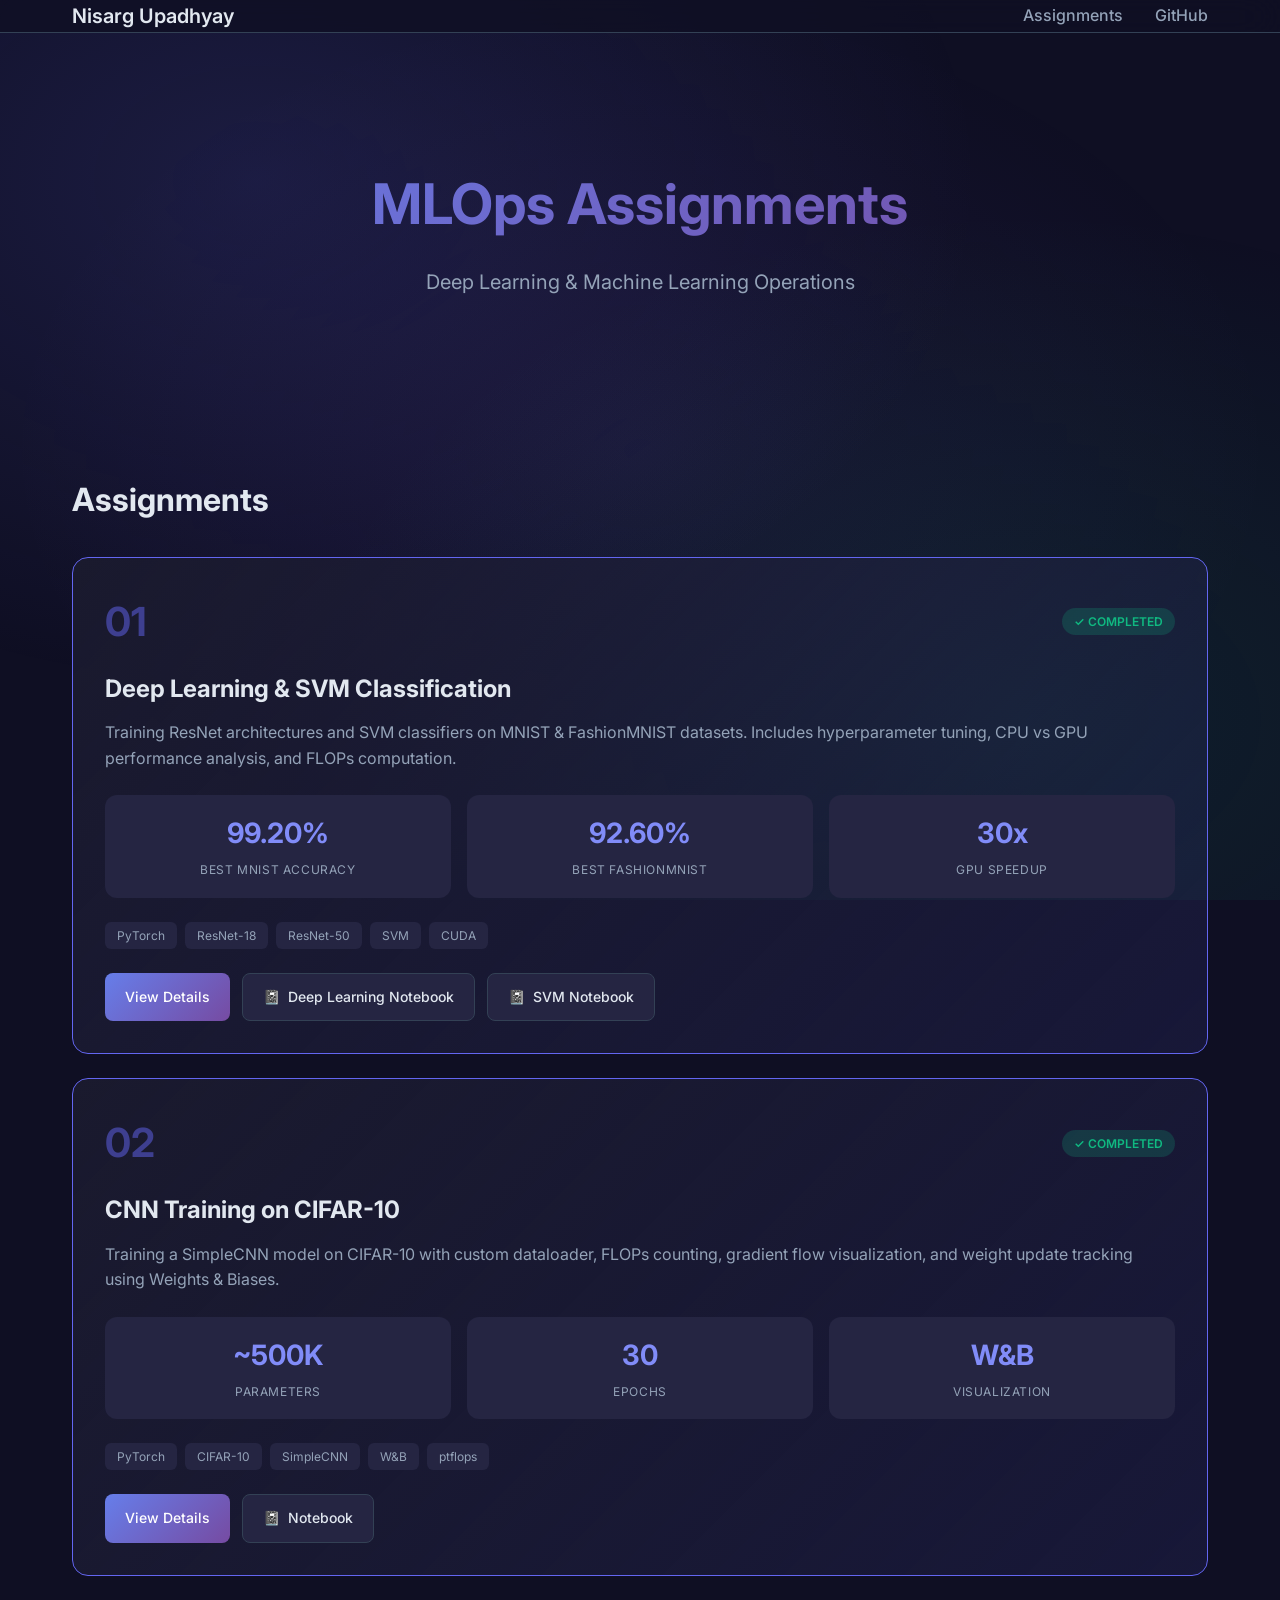
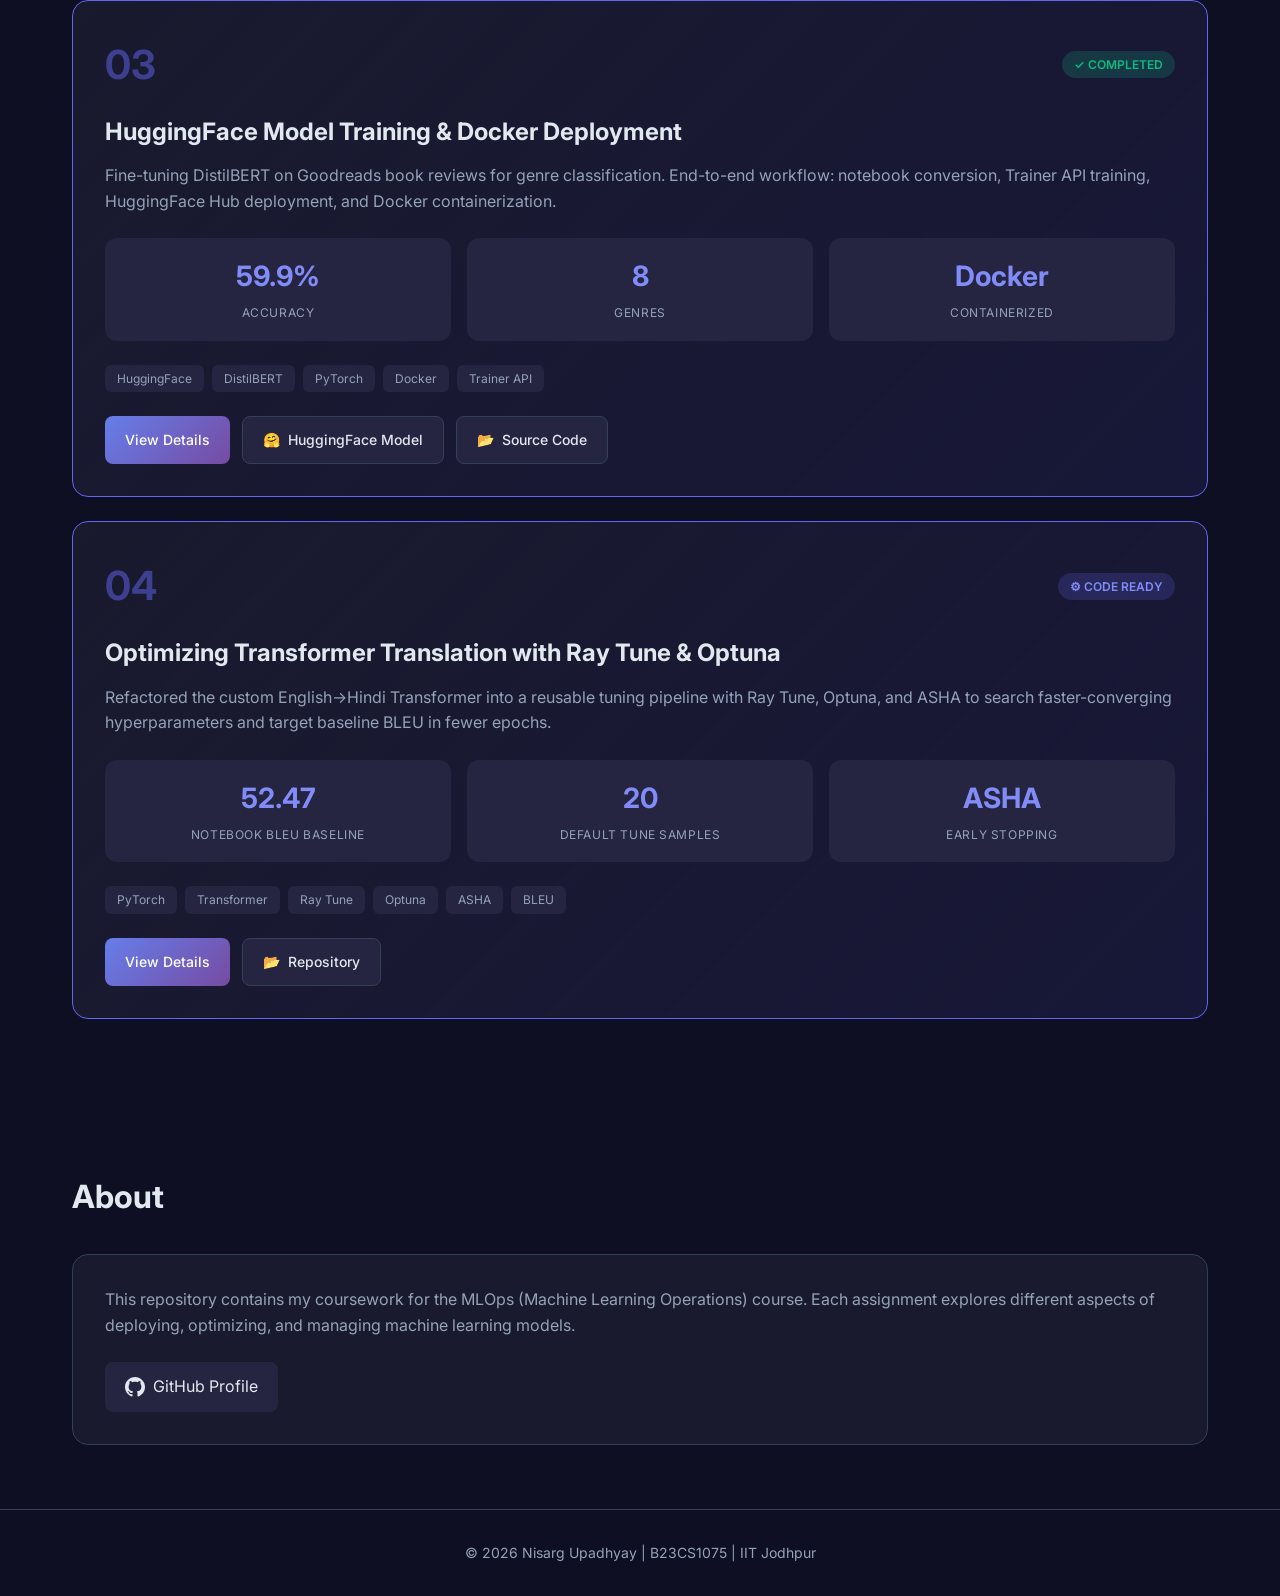
==== commit b25803ed: "Add Assignment 4 Ray Tune and Optuna transformer tuning" ====
--- a/docs/index.html
+++ b/docs/index.html
@@ -172,6 +172,51 @@
                         <a href="https://github.com/NisargUpadhyayIITJ/MLOps-NisargUpadhyay-B23CS1075/tree/Assignment_3"
                             target="_blank" class="btn secondary">
                             <span>📂</span> Source Code
+                        </a>
+                    </div>
+                </div>
+
+                <div class="assignment-card featured">
+                    <div class="card-header">
+                        <span class="assignment-number">04</span>
+                        <span class="status upcoming-badge">⚙ Code Ready</span>
+                    </div>
+                    <h3>Optimizing Transformer Translation with Ray Tune & Optuna</h3>
+                    <p class="description">
+                        Refactored the custom English→Hindi Transformer into a reusable tuning pipeline with
+                        Ray Tune, Optuna, and ASHA to search faster-converging hyperparameters and target
+                        baseline BLEU in fewer epochs.
+                    </p>
+
+                    <div class="highlights">
+                        <div class="highlight-item">
+                            <span class="highlight-value">52.47</span>
+                            <span class="highlight-label">Notebook BLEU Baseline</span>
+                        </div>
+                        <div class="highlight-item">
+                            <span class="highlight-value">20</span>
+                            <span class="highlight-label">Default Tune Samples</span>
+                        </div>
+                        <div class="highlight-item">
+                            <span class="highlight-value">ASHA</span>
+                            <span class="highlight-label">Early Stopping</span>
+                        </div>
+                    </div>
+
+                    <div class="tech-stack">
+                        <span class="tech">PyTorch</span>
+                        <span class="tech">Transformer</span>
+                        <span class="tech">Ray Tune</span>
+                        <span class="tech">Optuna</span>
+                        <span class="tech">ASHA</span>
+                        <span class="tech">BLEU</span>
+                    </div>
+
+                    <div class="card-links">
+                        <a href="assignment4.html" class="btn primary">View Details</a>
+                        <a href="https://github.com/NisargUpadhyayIITJ/MLOps-NisargUpadhyay-B23CS1075"
+                            target="_blank" class="btn secondary">
+                            <span>📂</span> Repository
                         </a>
                     </div>
                 </div>
@@ -210,4 +255,4 @@
     </footer>
 </body>
 
-</html>+</html>
--- a/docs/style.css
+++ b/docs/style.css
@@ -350,6 +350,152 @@
     font-size: 0.875rem;
 }
 
+/* Detail Pages */
+.section {
+    padding: 2rem 0 3rem;
+}
+
+.back-link {
+    display: inline-block;
+    margin-bottom: 1.5rem;
+    color: var(--primary-light);
+    text-decoration: none;
+    font-weight: 500;
+}
+
+.back-link:hover {
+    color: var(--text);
+}
+
+.overview-grid,
+.results-grid,
+.insights-grid,
+.notebooks-grid {
+    display: grid;
+    grid-template-columns: repeat(auto-fit, minmax(240px, 1fr));
+    gap: 1.25rem;
+}
+
+.overview-card,
+.result-card,
+.insight-card,
+.notebook-card {
+    background: var(--surface);
+    border: 1px solid var(--border);
+    border-radius: 16px;
+    padding: 1.5rem;
+}
+
+.overview-card h4,
+.insight-card h4,
+.notebook-card h4 {
+    margin-bottom: 0.75rem;
+}
+
+.overview-card p,
+.insight-card p,
+.notebook-card p,
+.table-note {
+    color: var(--text-muted);
+}
+
+.result-value {
+    font-size: 2rem;
+    font-weight: 700;
+    color: var(--primary-light);
+}
+
+.result-label {
+    font-weight: 600;
+    margin-top: 0.25rem;
+}
+
+.result-details {
+    color: var(--text-muted);
+    margin-top: 0.25rem;
+    font-size: 0.95rem;
+}
+
+.table-section {
+    margin-top: 2rem;
+}
+
+.table-section h3 {
+    margin-bottom: 1rem;
+}
+
+.table-wrapper {
+    overflow-x: auto;
+    border: 1px solid var(--border);
+    border-radius: 16px;
+    background: var(--surface);
+}
+
+table {
+    width: 100%;
+    border-collapse: collapse;
+}
+
+th,
+td {
+    padding: 1rem;
+    text-align: left;
+    border-bottom: 1px solid var(--border);
+}
+
+th {
+    color: var(--text);
+    background: rgba(99, 102, 241, 0.08);
+    font-weight: 600;
+}
+
+td {
+    color: var(--text-muted);
+}
+
+tbody tr:last-child td {
+    border-bottom: none;
+}
+
+.highlight-row {
+    background: rgba(16, 185, 129, 0.08);
+}
+
+.best {
+    color: var(--secondary);
+    font-weight: 700;
+}
+
+.notebook-card {
+    display: block;
+    text-decoration: none;
+    transition: transform 0.3s ease, border-color 0.3s ease;
+}
+
+.notebook-card:hover {
+    transform: translateY(-3px);
+    border-color: var(--primary);
+}
+
+.notebook-link {
+    display: inline-block;
+    margin-top: 1rem;
+    color: var(--primary-light);
+    font-weight: 600;
+}
+
+pre {
+    padding: 1rem 1.25rem;
+    background: rgba(15, 15, 35, 0.75);
+    border: 1px solid var(--border);
+    border-radius: 12px;
+    overflow-x: auto;
+}
+
+code {
+    font-family: "SFMono-Regular", Consolas, "Liberation Mono", Menlo, monospace;
+}
+
 /* Responsive */
 @media (max-width: 768px) {
     .hero h1 {
@@ -372,4 +518,16 @@
         width: 100%;
         justify-content: center;
     }
-}
+
+    .overview-grid,
+    .results-grid,
+    .insights-grid,
+    .notebooks-grid {
+        grid-template-columns: 1fr;
+    }
+
+    th,
+    td {
+        padding: 0.85rem;
+    }
+}
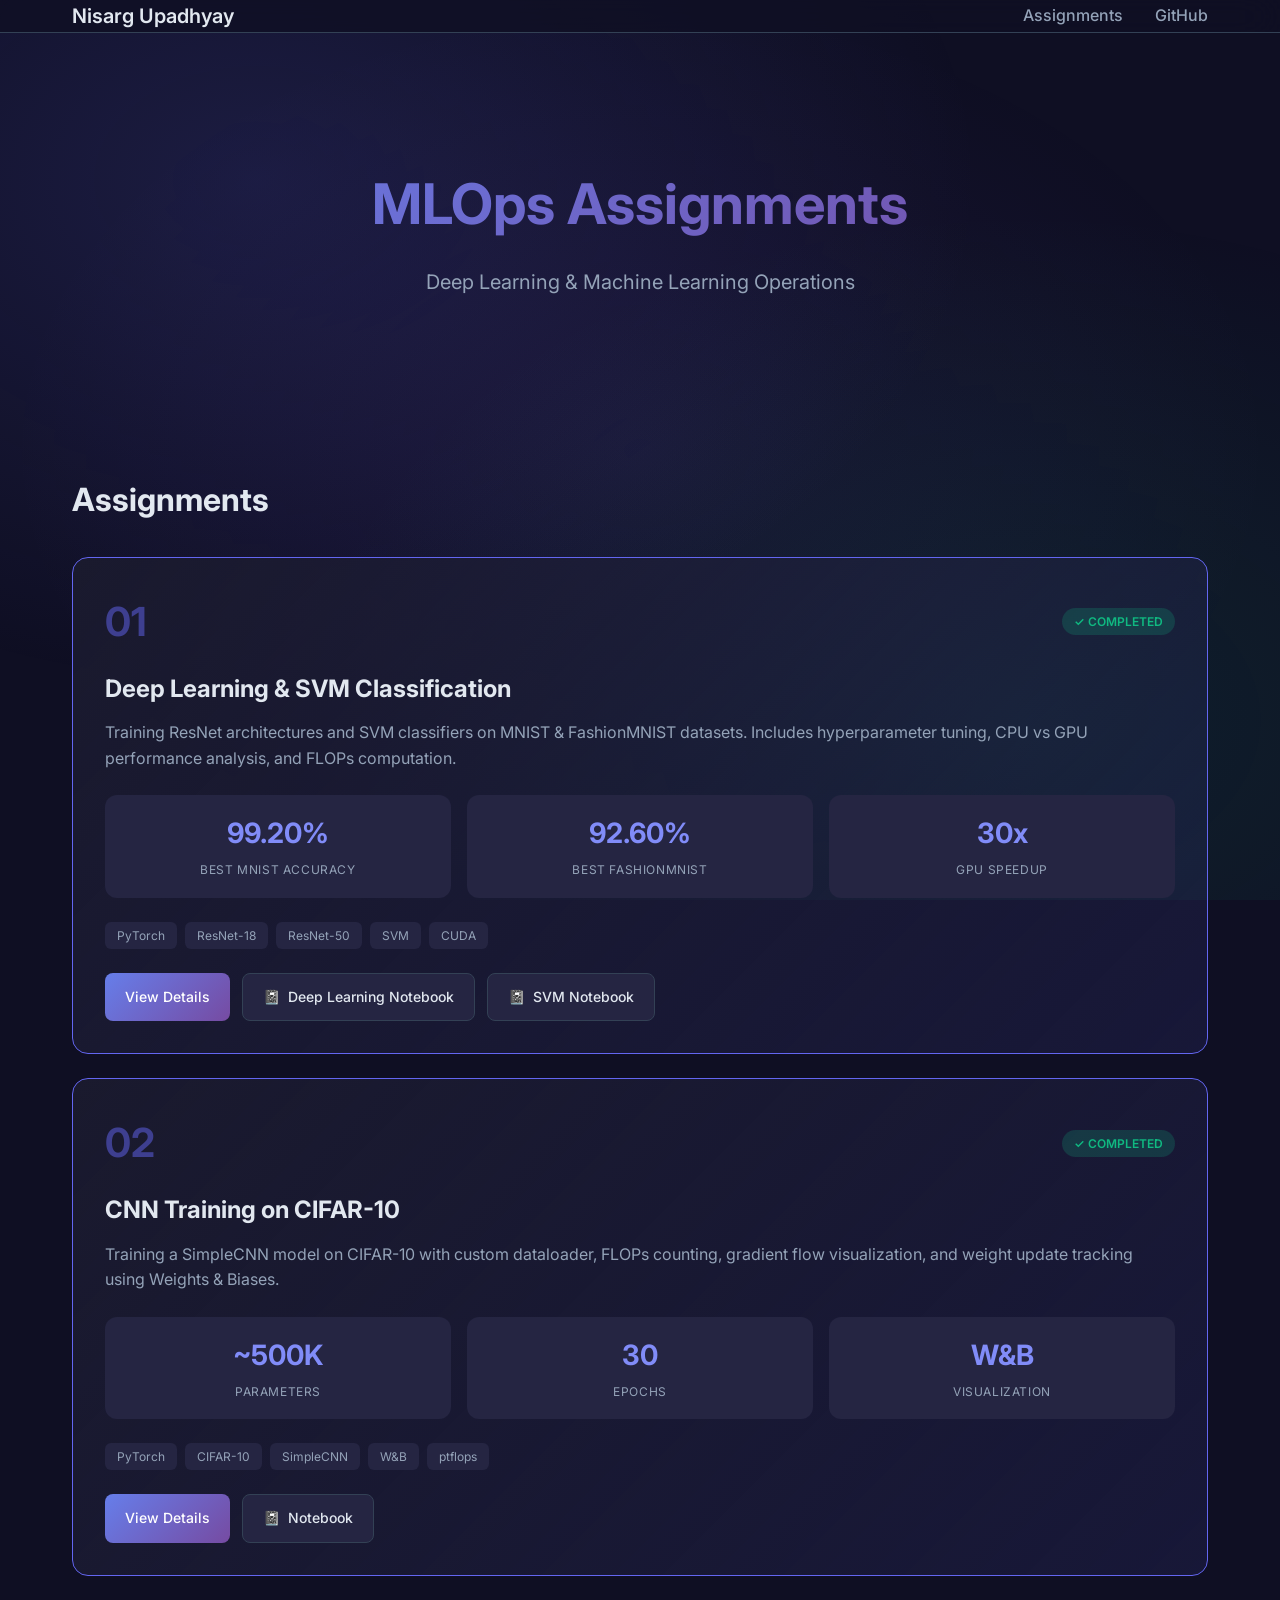
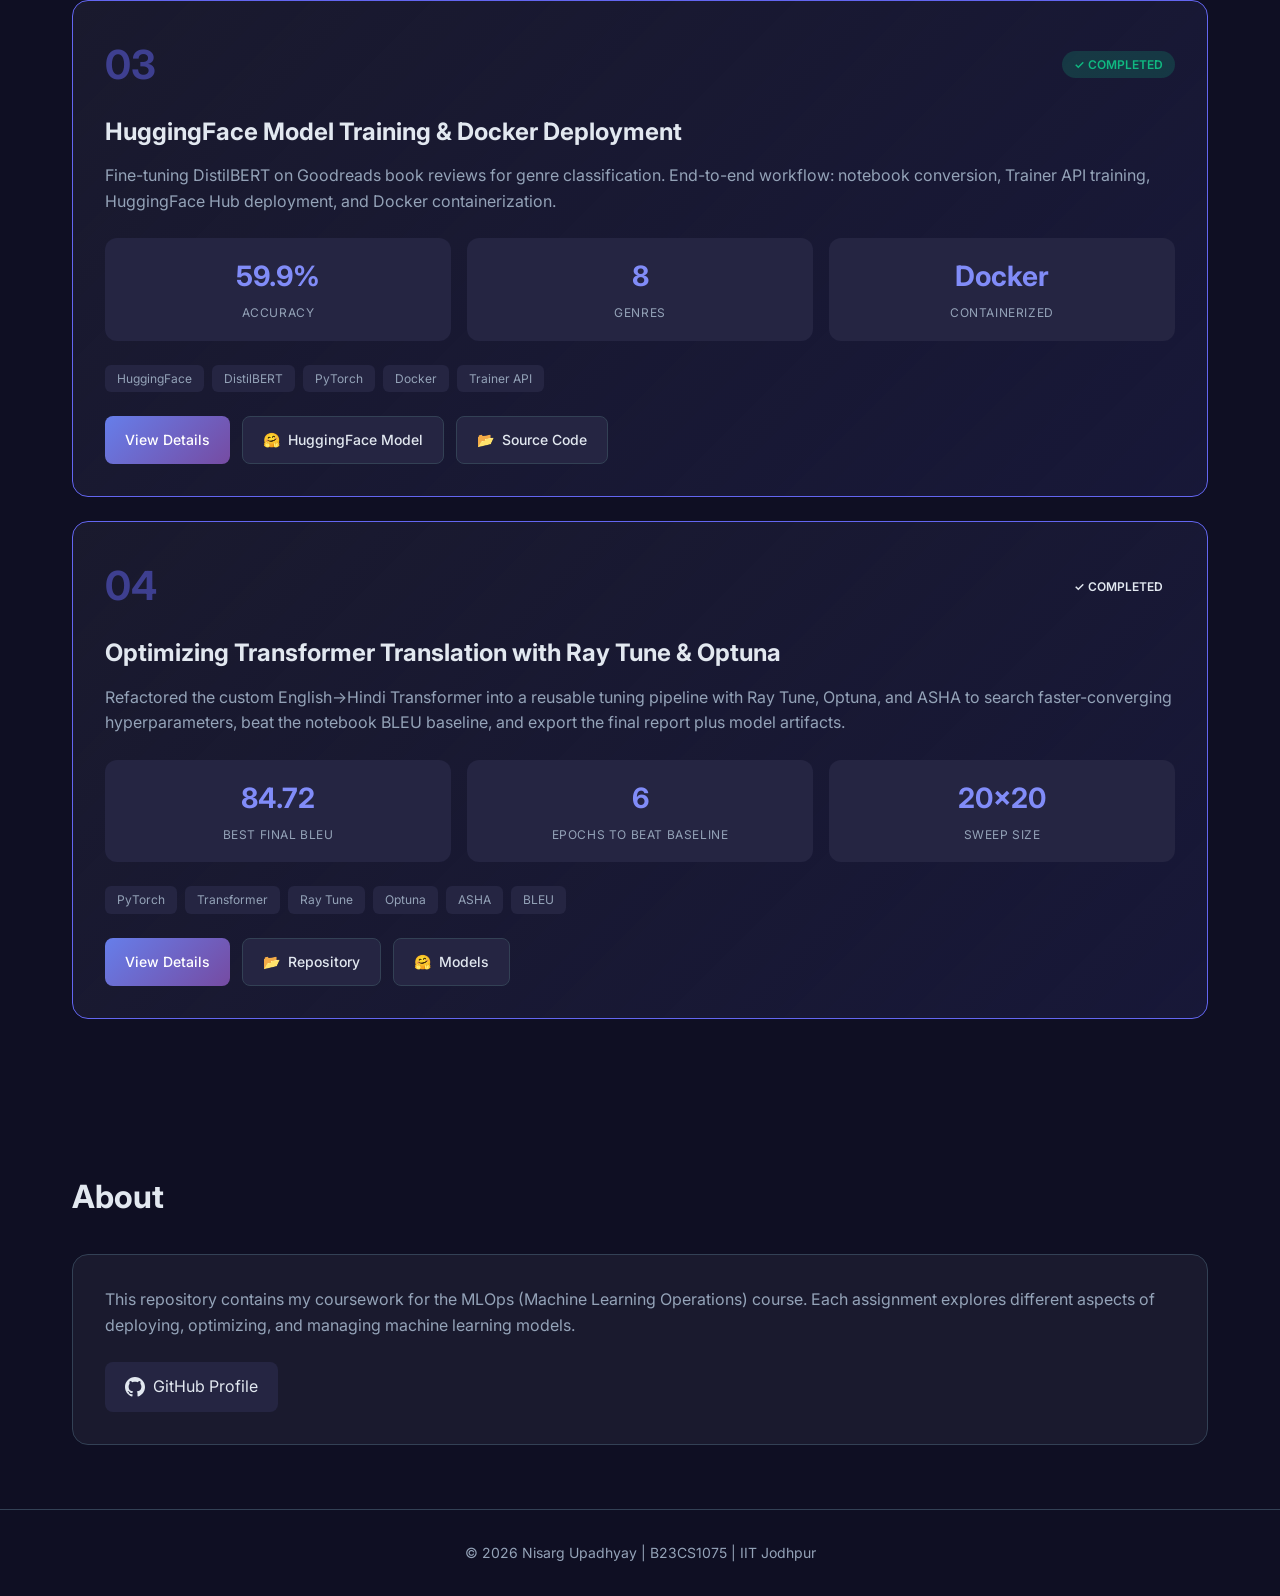
==== commit d8612122: "Revise assignment card for transformer tuning project Updated the assignment card details for the tr" ====
--- a/docs/index.html
+++ b/docs/index.html
@@ -179,27 +179,27 @@
                 <div class="assignment-card featured">
                     <div class="card-header">
                         <span class="assignment-number">04</span>
-                        <span class="status upcoming-badge">⚙ Code Ready</span>
+                        <span class="status completed-badge">✓ Completed</span>
                     </div>
                     <h3>Optimizing Transformer Translation with Ray Tune & Optuna</h3>
                     <p class="description">
                         Refactored the custom English→Hindi Transformer into a reusable tuning pipeline with
-                        Ray Tune, Optuna, and ASHA to search faster-converging hyperparameters and target
-                        baseline BLEU in fewer epochs.
-                    </p>
-
-                    <div class="highlights">
-                        <div class="highlight-item">
-                            <span class="highlight-value">52.47</span>
-                            <span class="highlight-label">Notebook BLEU Baseline</span>
-                        </div>
-                        <div class="highlight-item">
-                            <span class="highlight-value">20</span>
-                            <span class="highlight-label">Default Tune Samples</span>
-                        </div>
-                        <div class="highlight-item">
-                            <span class="highlight-value">ASHA</span>
-                            <span class="highlight-label">Early Stopping</span>
+                        Ray Tune, Optuna, and ASHA to search faster-converging hyperparameters, beat the
+                        notebook BLEU baseline, and export the final report plus model artifacts.
+                    </p>
+
+                    <div class="highlights">
+                        <div class="highlight-item">
+                            <span class="highlight-value">84.72</span>
+                            <span class="highlight-label">Best Final BLEU</span>
+                        </div>
+                        <div class="highlight-item">
+                            <span class="highlight-value">6</span>
+                            <span class="highlight-label">Epochs To Beat Baseline</span>
+                        </div>
+                        <div class="highlight-item">
+                            <span class="highlight-value">20×20</span>
+                            <span class="highlight-label">Sweep Size</span>
                         </div>
                     </div>
 
@@ -217,6 +217,10 @@
                         <a href="https://github.com/NisargUpadhyayIITJ/MLOps-NisargUpadhyay-B23CS1075"
                             target="_blank" class="btn secondary">
                             <span>📂</span> Repository
+                        </a>
+                        <a href="https://huggingface.co/NisargUpadhyay/b23cs1075-assignment4-models"
+                            target="_blank" class="btn secondary">
+                            <span>🤗</span> Models
                         </a>
                     </div>
                 </div>
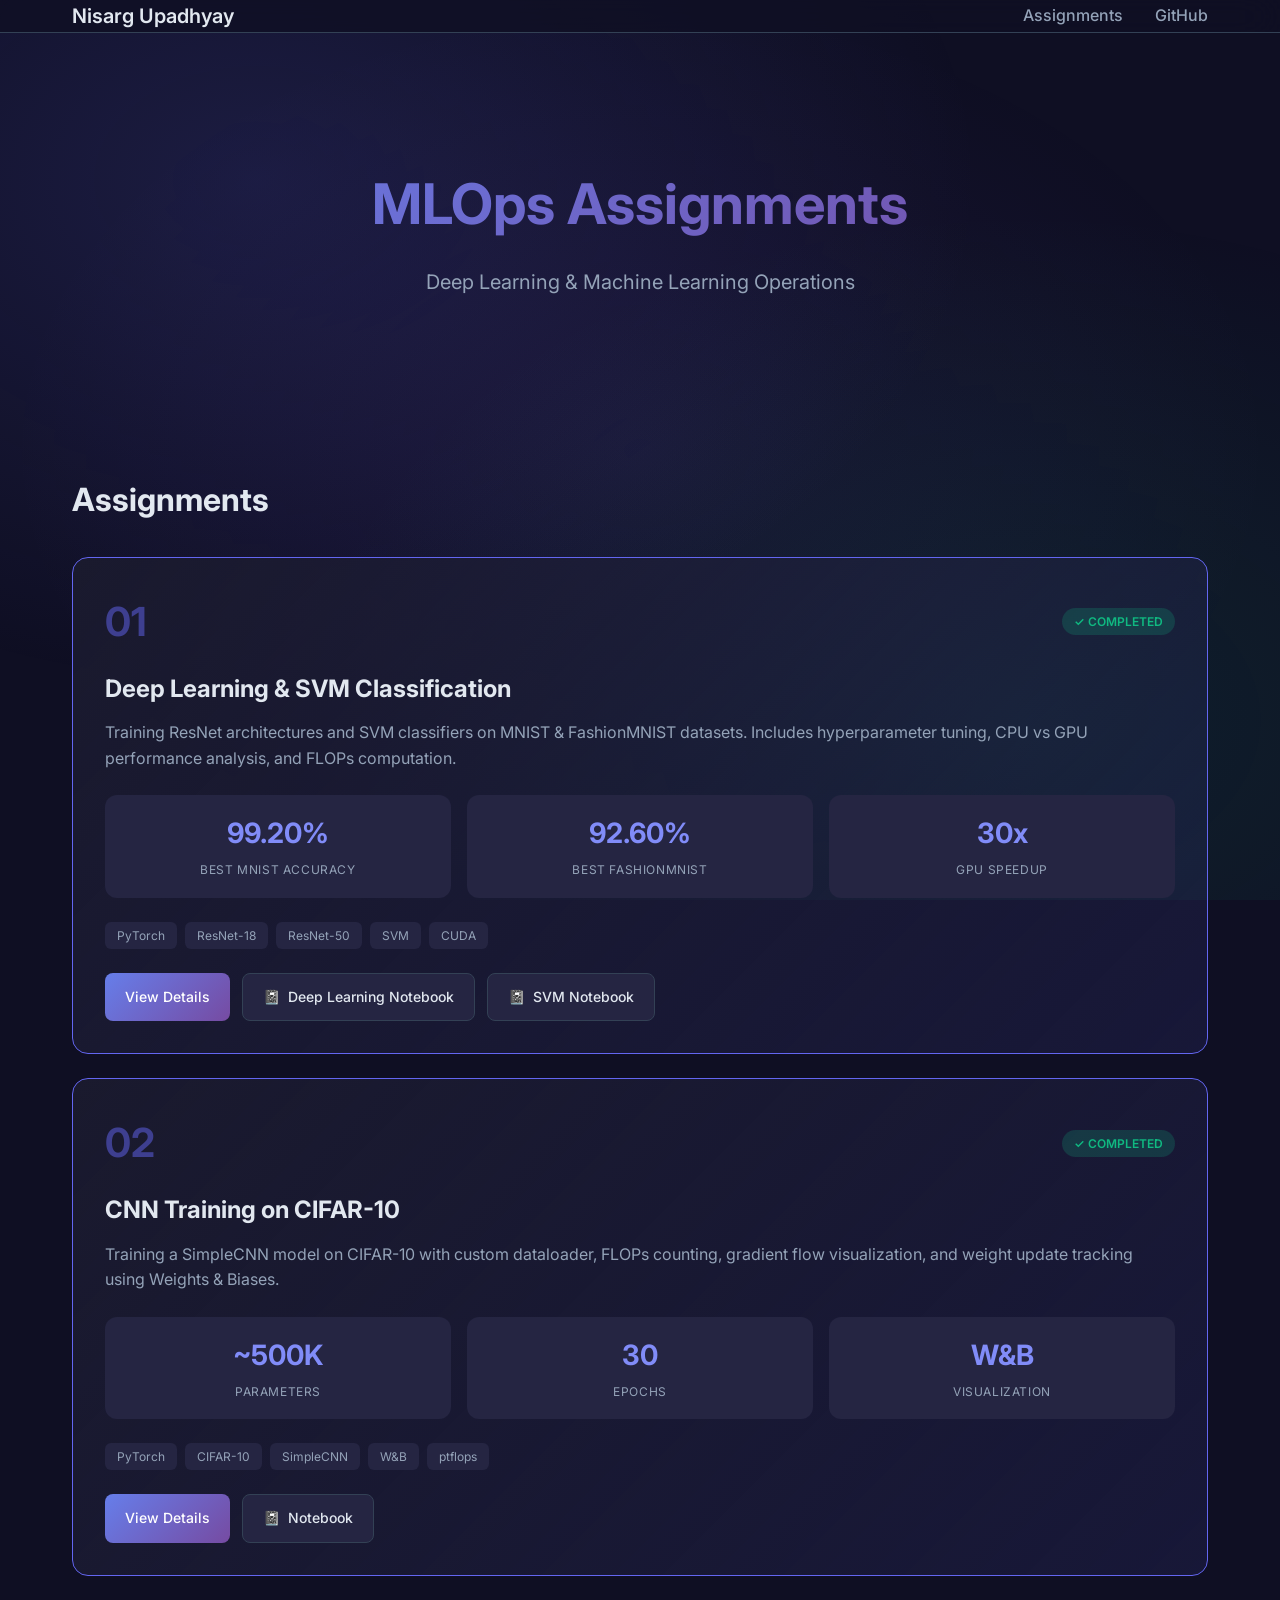
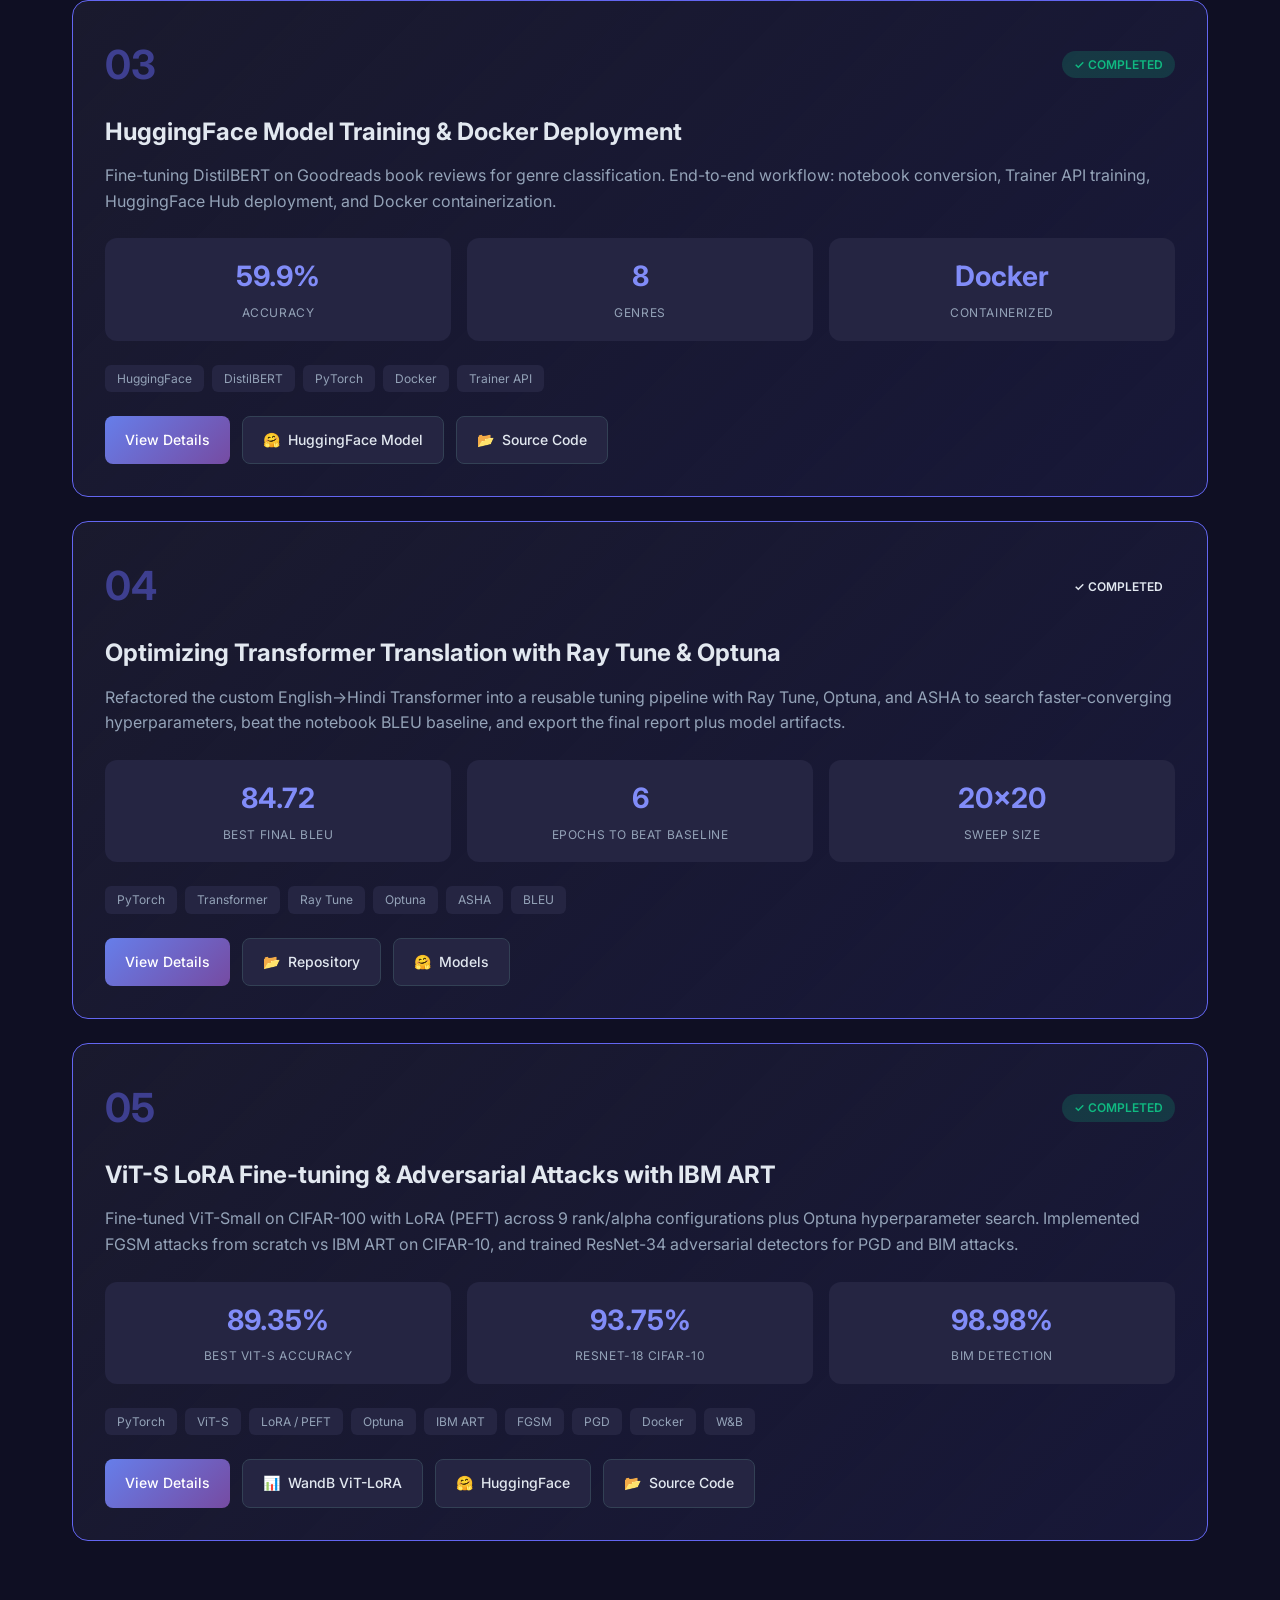
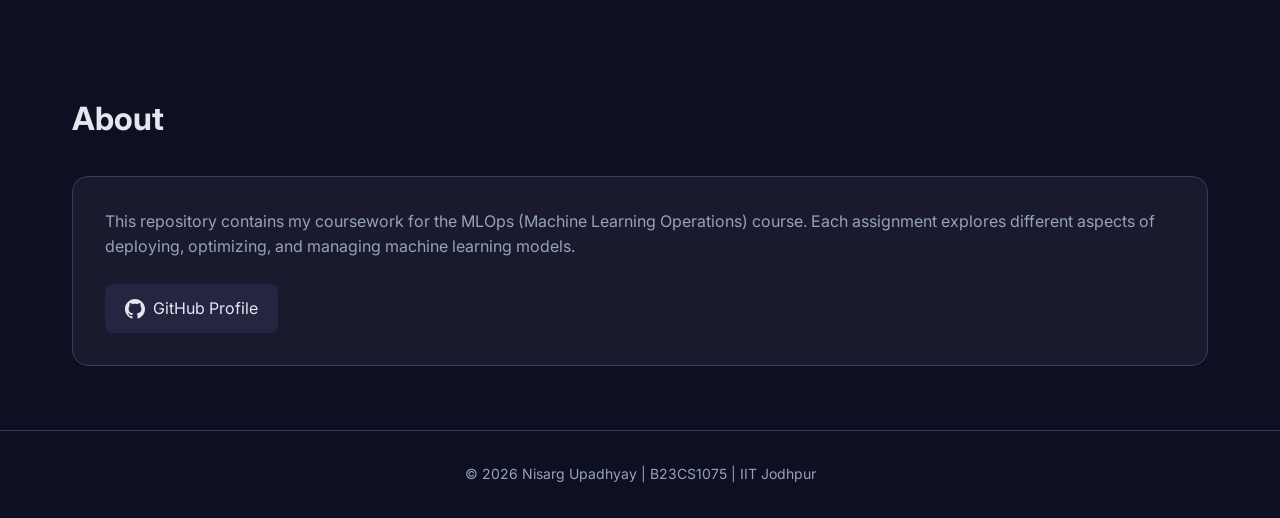
==== commit 47fa80cf: "Assignment 5: ViT-S LoRA and Adversarial Networks implementations" ====
--- a/docs/index.html
+++ b/docs/index.html
@@ -221,6 +221,62 @@
                         <a href="https://huggingface.co/NisargUpadhyay/b23cs1075-assignment4-models"
                             target="_blank" class="btn secondary">
                             <span>🤗</span> Models
+                        </a>
+                    </div>
+                </div>
+
+                <div class="assignment-card featured">
+                    <div class="card-header">
+                        <span class="assignment-number">05</span>
+                        <span class="status completed">✓ Completed</span>
+                    </div>
+                    <h3>ViT-S LoRA Fine-tuning & Adversarial Attacks with IBM ART</h3>
+                    <p class="description">
+                        Fine-tuned ViT-Small on CIFAR-100 with LoRA (PEFT) across 9 rank/alpha configurations plus
+                        Optuna hyperparameter search. Implemented FGSM attacks from scratch vs IBM ART on CIFAR-10,
+                        and trained ResNet-34 adversarial detectors for PGD and BIM attacks.
+                    </p>
+
+                    <div class="highlights">
+                        <div class="highlight-item">
+                            <span class="highlight-value">89.35%</span>
+                            <span class="highlight-label">Best ViT-S Accuracy</span>
+                        </div>
+                        <div class="highlight-item">
+                            <span class="highlight-value">93.75%</span>
+                            <span class="highlight-label">ResNet-18 CIFAR-10</span>
+                        </div>
+                        <div class="highlight-item">
+                            <span class="highlight-value">98.98%</span>
+                            <span class="highlight-label">BIM Detection</span>
+                        </div>
+                    </div>
+
+                    <div class="tech-stack">
+                        <span class="tech">PyTorch</span>
+                        <span class="tech">ViT-S</span>
+                        <span class="tech">LoRA / PEFT</span>
+                        <span class="tech">Optuna</span>
+                        <span class="tech">IBM ART</span>
+                        <span class="tech">FGSM</span>
+                        <span class="tech">PGD</span>
+                        <span class="tech">Docker</span>
+                        <span class="tech">W&B</span>
+                    </div>
+
+                    <div class="card-links">
+                        <a href="assignment5.html" class="btn primary">View Details</a>
+                        <a href="https://wandb.ai/b23cs1075-indian-institute-of-technology-/assignment5-vit-lora"
+                            target="_blank" class="btn secondary">
+                            <span>📊</span> WandB ViT-LoRA
+                        </a>
+                        <a href="https://huggingface.co/NisargUpadhyay/b23cs1075-assignment5-vit-lora-best"
+                            target="_blank" class="btn secondary">
+                            <span>🤗</span> HuggingFace
+                        </a>
+                        <a href="https://github.com/NisargUpadhyayIITJ/MLOps-NisargUpadhyay-B23CS1075/tree/Assignment_5"
+                            target="_blank" class="btn secondary">
+                            <span>📂</span> Source Code
                         </a>
                     </div>
                 </div>
